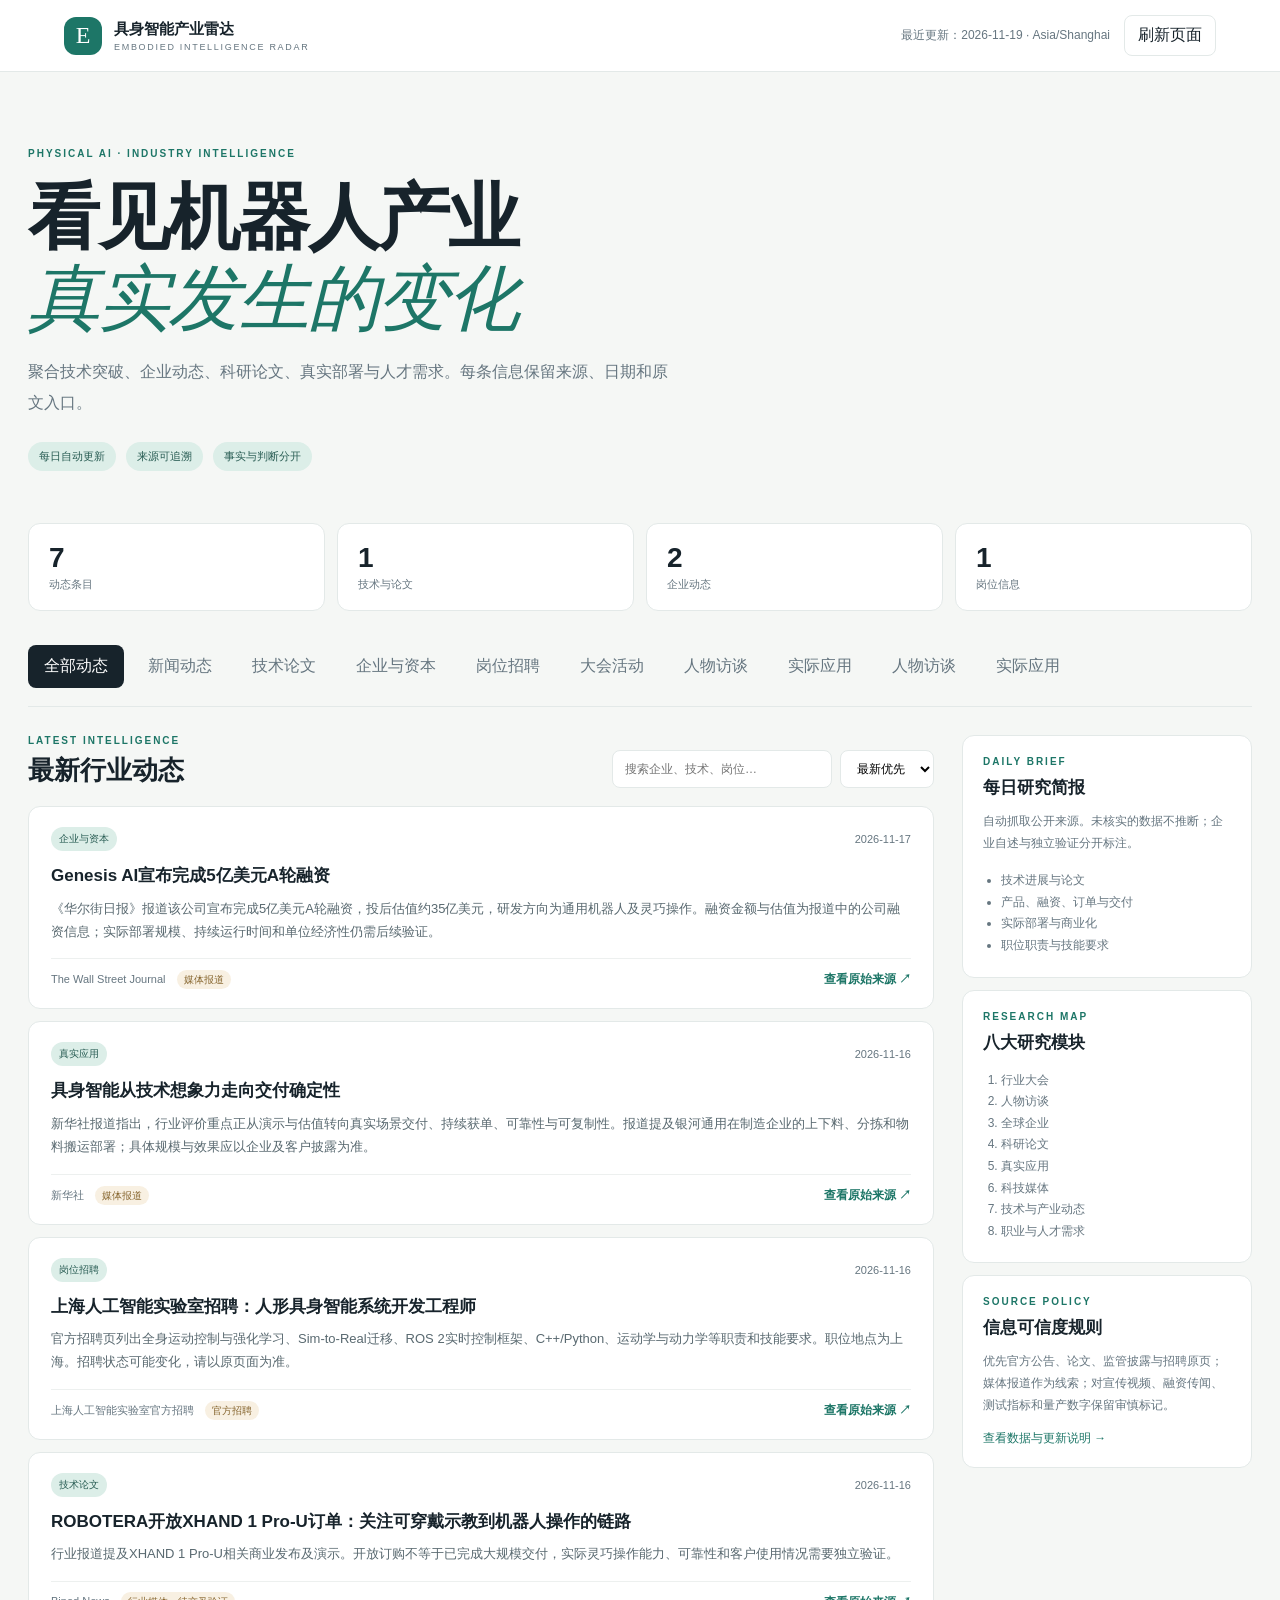
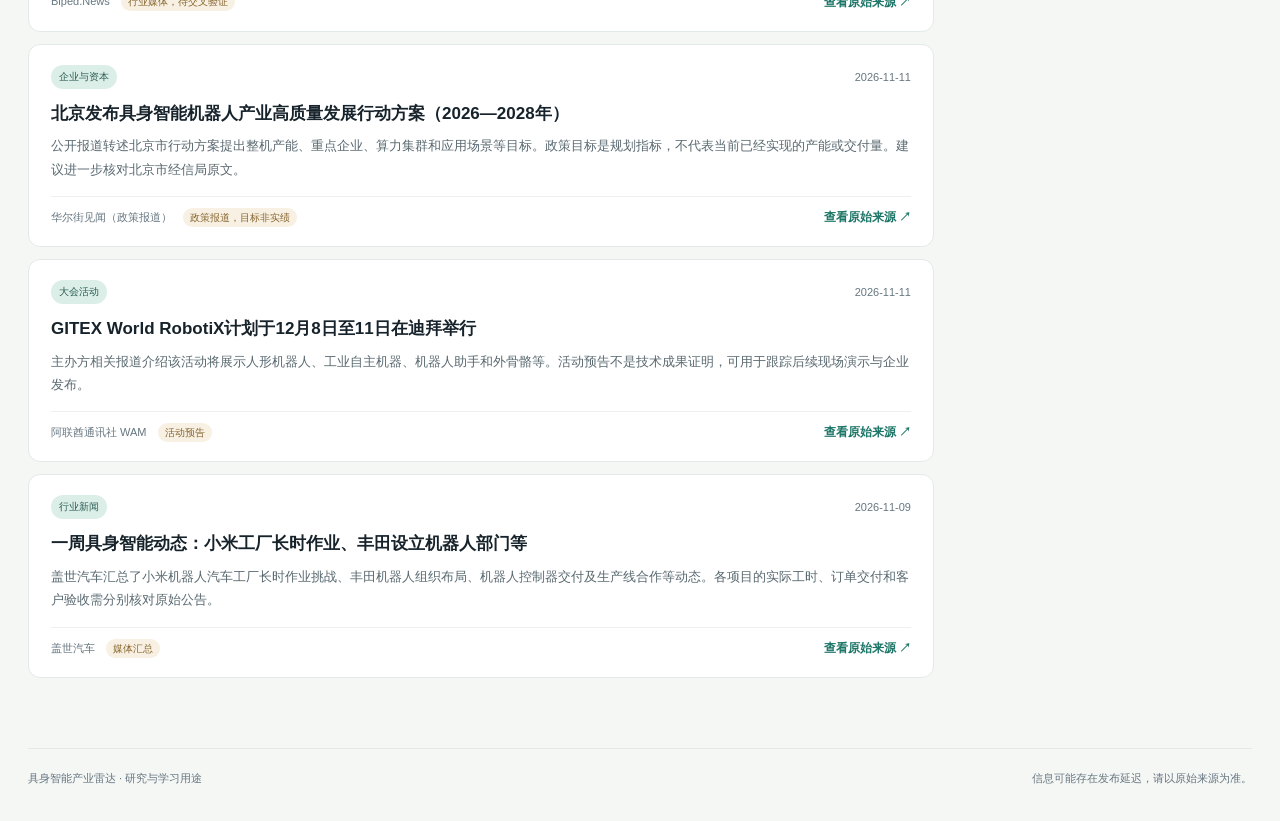
==== embodied-radar/index.html @ 7a8232c7 "Add embodied intelligence radar website" ====
<!doctype html>
<html lang="zh-CN">
<head>
<meta charset="utf-8"><meta name="viewport" content="width=device-width,initial-scale=1">
<meta name="description" content="具身智能产业雷达：机器人技术、企业、论文、应用与人才动态。">
<title>具身智能产业雷达 | Embodied Intelligence Radar</title>
<link rel="stylesheet" href="style.css">
</head>
<body>
<header class="topbar"><a class="brand" href="#top"><span class="brand-mark">E</span><span><b>具身智能产业雷达</b><small>EMBODIED INTELLIGENCE RADAR</small></span></a><div class="top-actions"><span id="updateStatus" class="status">正在读取数据</span><button id="refreshBtn" class="ghost">刷新页面</button></div></header>
<main id="top">
<section class="hero"><div class="eyebrow">PHYSICAL AI · INDUSTRY INTELLIGENCE</div><h1>看见机器人产业<br><em>真实发生的变化</em></h1><p>聚合技术突破、企业动态、科研论文、真实部署与人才需求。每条信息保留来源、日期和原文入口。</p><div class="hero-meta"><span>每日自动更新</span><span>来源可追溯</span><span>事实与判断分开</span></div></section>
<section class="metrics" id="metrics"></section>
<nav class="tabs" id="tabs"><button class="active" data-filter="all">全部动态</button><button data-filter="news">新闻动态</button><button data-filter="technology">技术论文</button><button data-filter="company">企业与资本</button><button data-filter="jobs">岗位招聘</button><button data-filter="events">大会活动</button><button data-filter="interviews">人物访谈</button><button data-filter="application">实际应用</button><button data-filter="interviews">人物访谈</button><button data-filter="application">实际应用</button></nav>
<section class="layout"><div class="main-column"><div class="section-head"><div><div class="eyebrow">LATEST INTELLIGENCE</div><h2>最新行业动态</h2></div><div class="controls"><input id="searchInput" type="search" placeholder="搜索企业、技术、岗位…"><select id="sortSelect"><option value="newest">最新优先</option><option value="oldest">最早优先</option></select></div></div><div id="feed" class="feed"></div><div id="empty" class="empty" hidden>没有找到匹配的信息。试试其他关键词。</div></div>
<aside class="side-column"><section class="side-card"><div class="eyebrow">DAILY BRIEF</div><h3>每日研究简报</h3><p>自动抓取公开来源。未核实的数据不推断；企业自述与独立验证分开标注。</p><ul><li>技术进展与论文</li><li>产品、融资、订单与交付</li><li>实际部署与商业化</li><li>职位职责与技能要求</li></ul></section><section class="side-card"><div class="eyebrow">RESEARCH MAP</div><h3>八大研究模块</h3><ol><li>行业大会</li><li>人物访谈</li><li>全球企业</li><li>科研论文</li><li>真实应用</li><li>科技媒体</li><li>技术与产业动态</li><li>职业与人才需求</li></ol></section><section class="side-card"><div class="eyebrow">SOURCE POLICY</div><h3>信息可信度规则</h3><p>优先官方公告、论文、监管披露与招聘原页；媒体报道作为线索；对宣传视频、融资传闻、测试指标和量产数字保留审慎标记。</p><a href="README.md">查看数据与更新说明 →</a></section></aside></section>
<footer><span>具身智能产业雷达 · 研究与学习用途</span><span>信息可能存在发布延迟，请以原始来源为准。</span></footer>
</main><script src="app.js"></script></body></html>
---- embodied-radar/style.css ----
:root{--ink:#17232b;--muted:#667680;--line:#e3e9e8;--paper:#f5f7f5;--card:#fff;--green:#1d7667;--mint:#dceee8;--gold:#c28a43}*{box-sizing:border-box}body{margin:0;background:var(--paper);color:var(--ink);font-family:Inter,"Noto Sans SC","Microsoft YaHei",sans-serif}.topbar{height:72px;padding:0 max(5vw,24px);display:flex;align-items:center;justify-content:space-between;background:#fff;border-bottom:1px solid var(--line);position:sticky;top:0;z-index:10}.brand{display:flex;align-items:center;gap:12px;color:inherit;text-decoration:none}.brand-mark{width:38px;height:38px;border-radius:12px;background:var(--green);color:white;display:grid;place-items:center;font-family:Georgia;font-size:24px}.brand b{display:block;font-size:15px}.brand small{display:block;color:var(--muted);font-size:9px;letter-spacing:1.7px;margin-top:3px}.top-actions{display:flex;align-items:center;gap:14px}.status{font-size:12px;color:var(--muted)}button,input,select{font:inherit}.ghost{background:white;border:1px solid var(--line);border-radius:8px;padding:9px 13px;color:var(--ink);cursor:pointer}main{max-width:1320px;margin:auto;padding:0 28px}.hero{padding:76px 0 42px;max-width:760px}.eyebrow{font-size:10px;letter-spacing:2px;color:var(--green);font-weight:700}.hero h1{font-size:clamp(42px,6vw,72px);line-height:1.12;letter-spacing:-2px;margin:18px 0}.hero h1 em{font-family:Georgia,serif;color:var(--green);font-weight:400}.hero p{font-size:16px;line-height:1.9;color:var(--muted);max-width:650px}.hero-meta{display:flex;gap:10px;flex-wrap:wrap;margin-top:24px}.hero-meta span{font-size:11px;padding:7px 11px;border-radius:30px;background:var(--mint);color:#285c53}.metrics{display:grid;grid-template-columns:repeat(4,1fr);gap:12px;margin:10px 0 34px}.metric{background:white;border:1px solid var(--line);padding:18px 20px;border-radius:12px}.metric strong{font-size:28px;display:block}.metric span{font-size:11px;color:var(--muted)}.tabs{display:flex;gap:8px;overflow:auto;padding:0 0 18px;border-bottom:1px solid var(--line)}.tabs button{white-space:nowrap;border:1px solid transparent;background:transparent;color:var(--muted);padding:10px 15px;border-radius:8px;cursor:pointer}.tabs button.active{background:var(--ink);color:white}.layout{display:grid;grid-template-columns:minmax(0,1fr) 290px;gap:28px;padding:28px 0 70px}.section-head{display:flex;align-items:end;justify-content:space-between;gap:20px;margin-bottom:18px}.section-head h2{font-size:26px;margin:7px 0 0}.controls{display:flex;gap:8px}.controls input,.controls select{border:1px solid var(--line);background:white;border-radius:8px;padding:10px 12px;font-size:12px;min-width:0}.controls input{width:220px}.feed{display:grid;gap:12px}.story{background:white;border:1px solid var(--line);border-radius:12px;padding:20px 22px;transition:.2s}.story:hover{border-color:#9bbdb4;transform:translateY(-1px)}.story-top{display:flex;justify-content:space-between;gap:12px;align-items:center}.tag{font-size:10px;padding:5px 8px;border-radius:20px;background:var(--mint);color:#285c53}.date{font-size:11px;color:var(--muted)}.story h3{font-size:17px;line-height:1.5;margin:12px 0 8px}.story p{font-size:13px;line-height:1.8;color:#596970;margin:0}.story-foot{display:flex;justify-content:space-between;gap:12px;align-items:center;margin-top:15px;padding-top:12px;border-top:1px solid #edf0ef}.source{font-size:11px;color:var(--muted)}.story a{font-size:12px;color:var(--green);text-decoration:none;font-weight:700}.confidence{font-size:10px;color:#86652e;background:#f8f0e2;padding:4px 7px;border-radius:20px;margin-left:8px}.side-column{display:grid;align-content:start;gap:12px}.side-card{background:white;border:1px solid var(--line);border-radius:12px;padding:20px}.side-card h3{font-size:17px;margin:9px 0}.side-card p,.side-card li{font-size:12px;line-height:1.8;color:var(--muted)}.side-card ul,.side-card ol{padding-left:18px;margin-bottom:0}.side-card a{color:var(--green);font-size:12px;text-decoration:none}.empty{padding:40px;text-align:center;color:var(--muted)}footer{display:flex;justify-content:space-between;gap:20px;padding:22px 0 35px;border-top:1px solid var(--line);font-size:11px;color:var(--muted)}@media(max-width:850px){main{padding:0 18px}.layout{grid-template-columns:1fr}.side-column{grid-template-columns:repeat(2,1fr)}.section-head{align-items:start;flex-direction:column}.controls{width:100%}.controls input{flex:1;width:auto}}@media(max-width:560px){.topbar{padding:0 16px}.status{display:none}.hero{padding:52px 0 30px}.metrics{grid-template-columns:repeat(2,1fr)}.side-column{grid-template-columns:1fr}.story{padding:17px}.story h3{font-size:15px}.controls{flex-direction:column}.controls input,.controls select{width:100%}footer{flex-direction:column}}
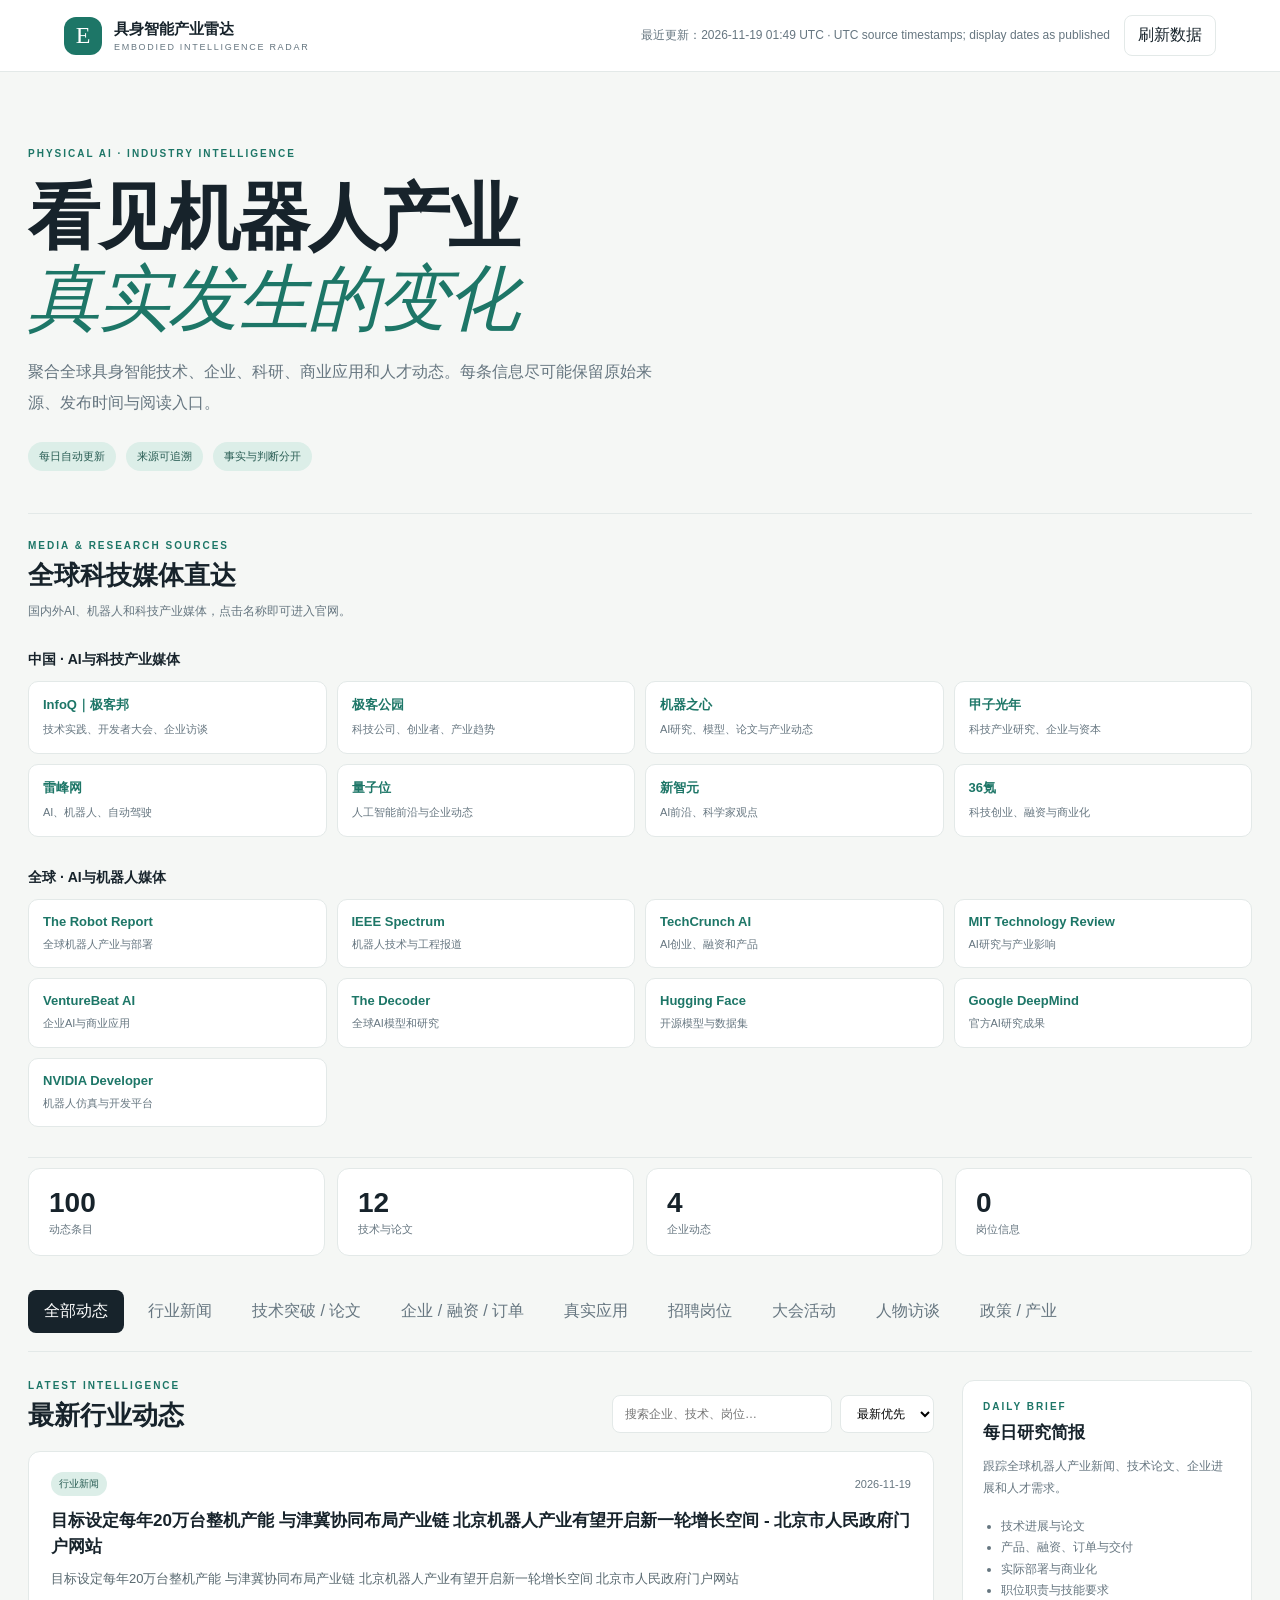
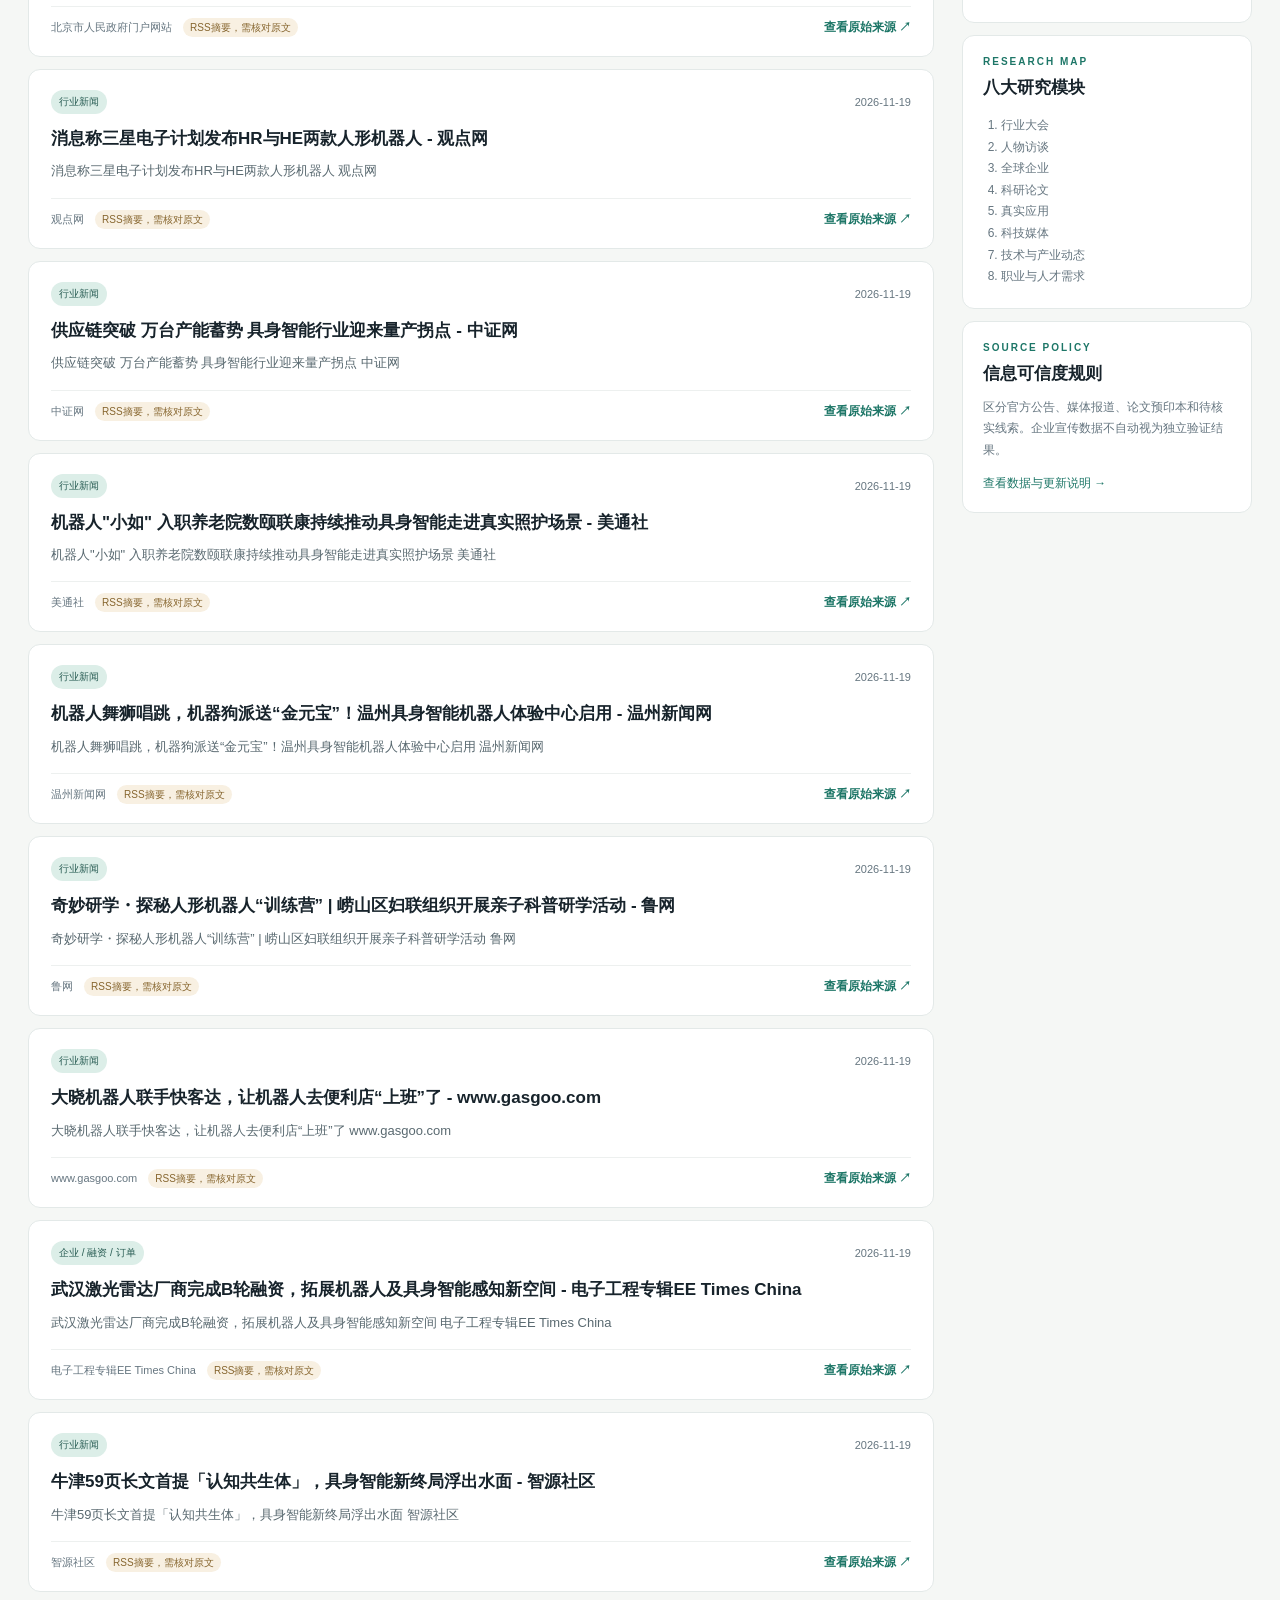
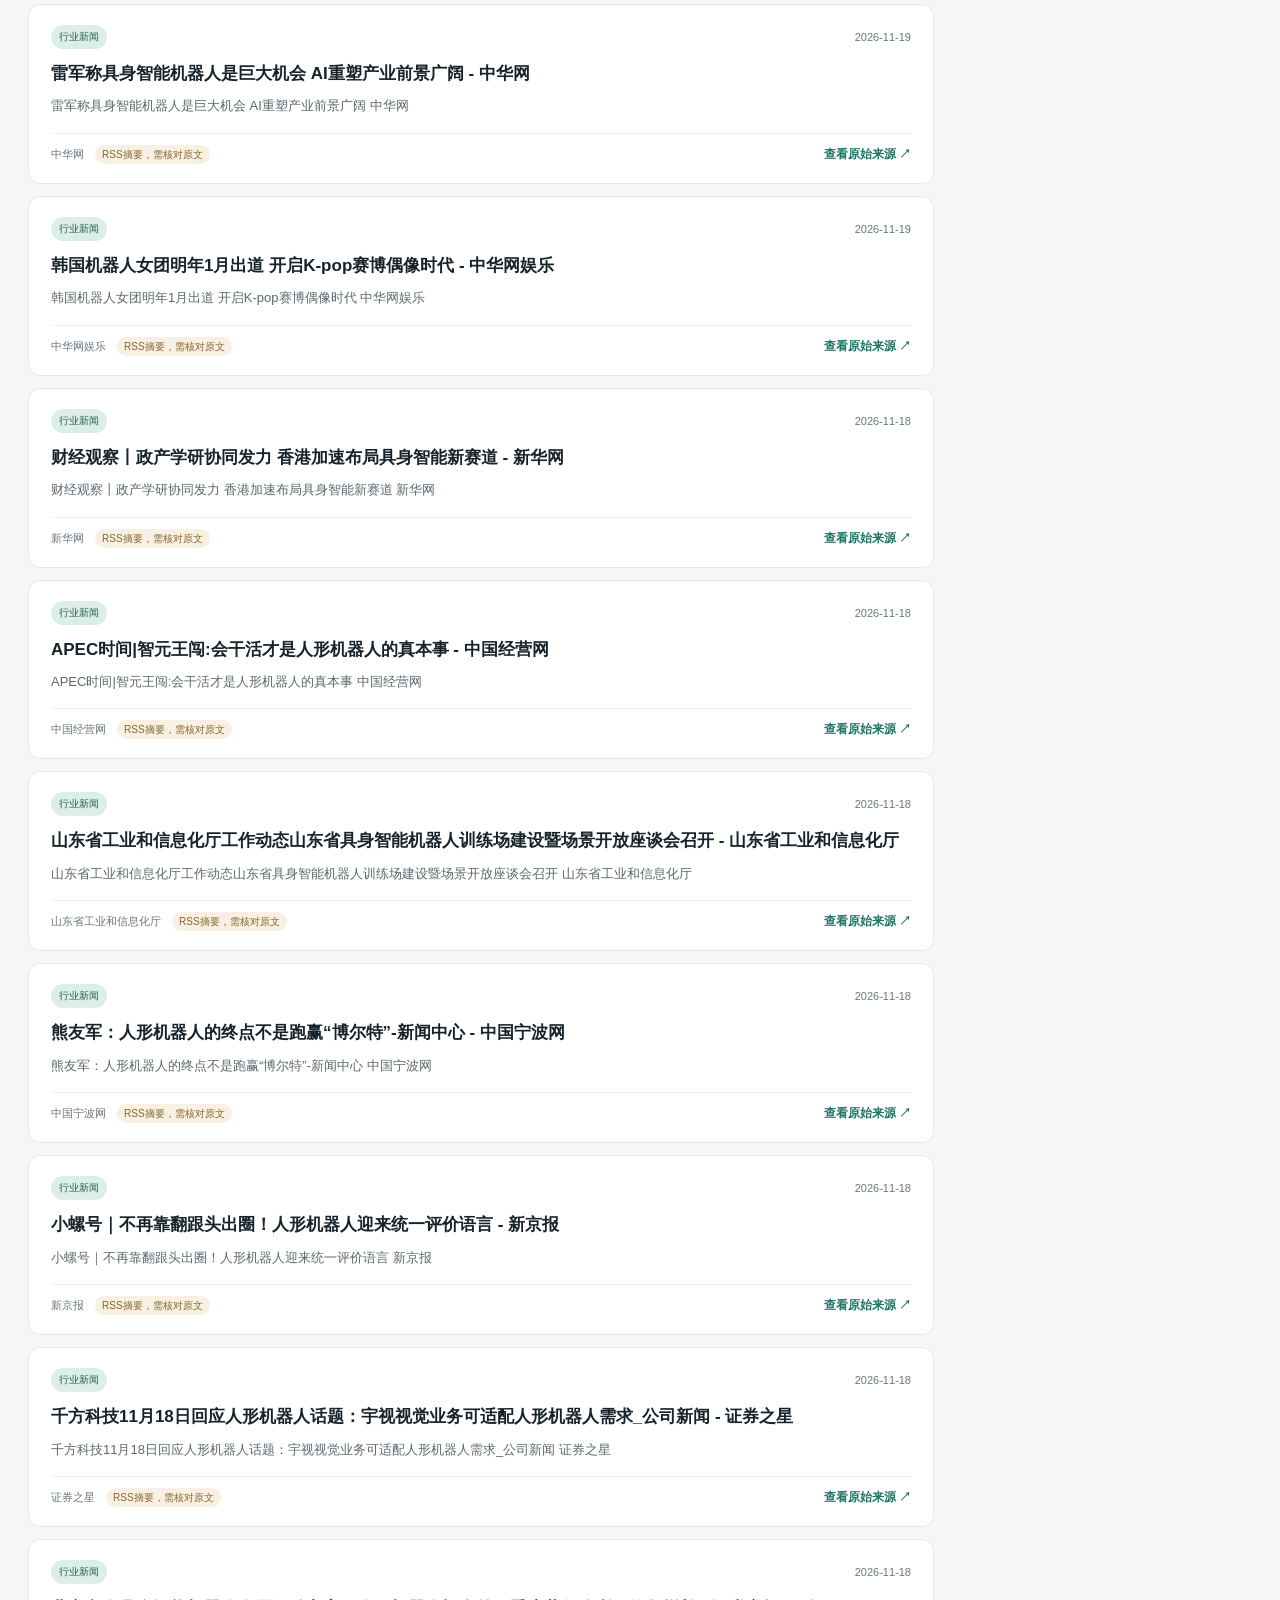
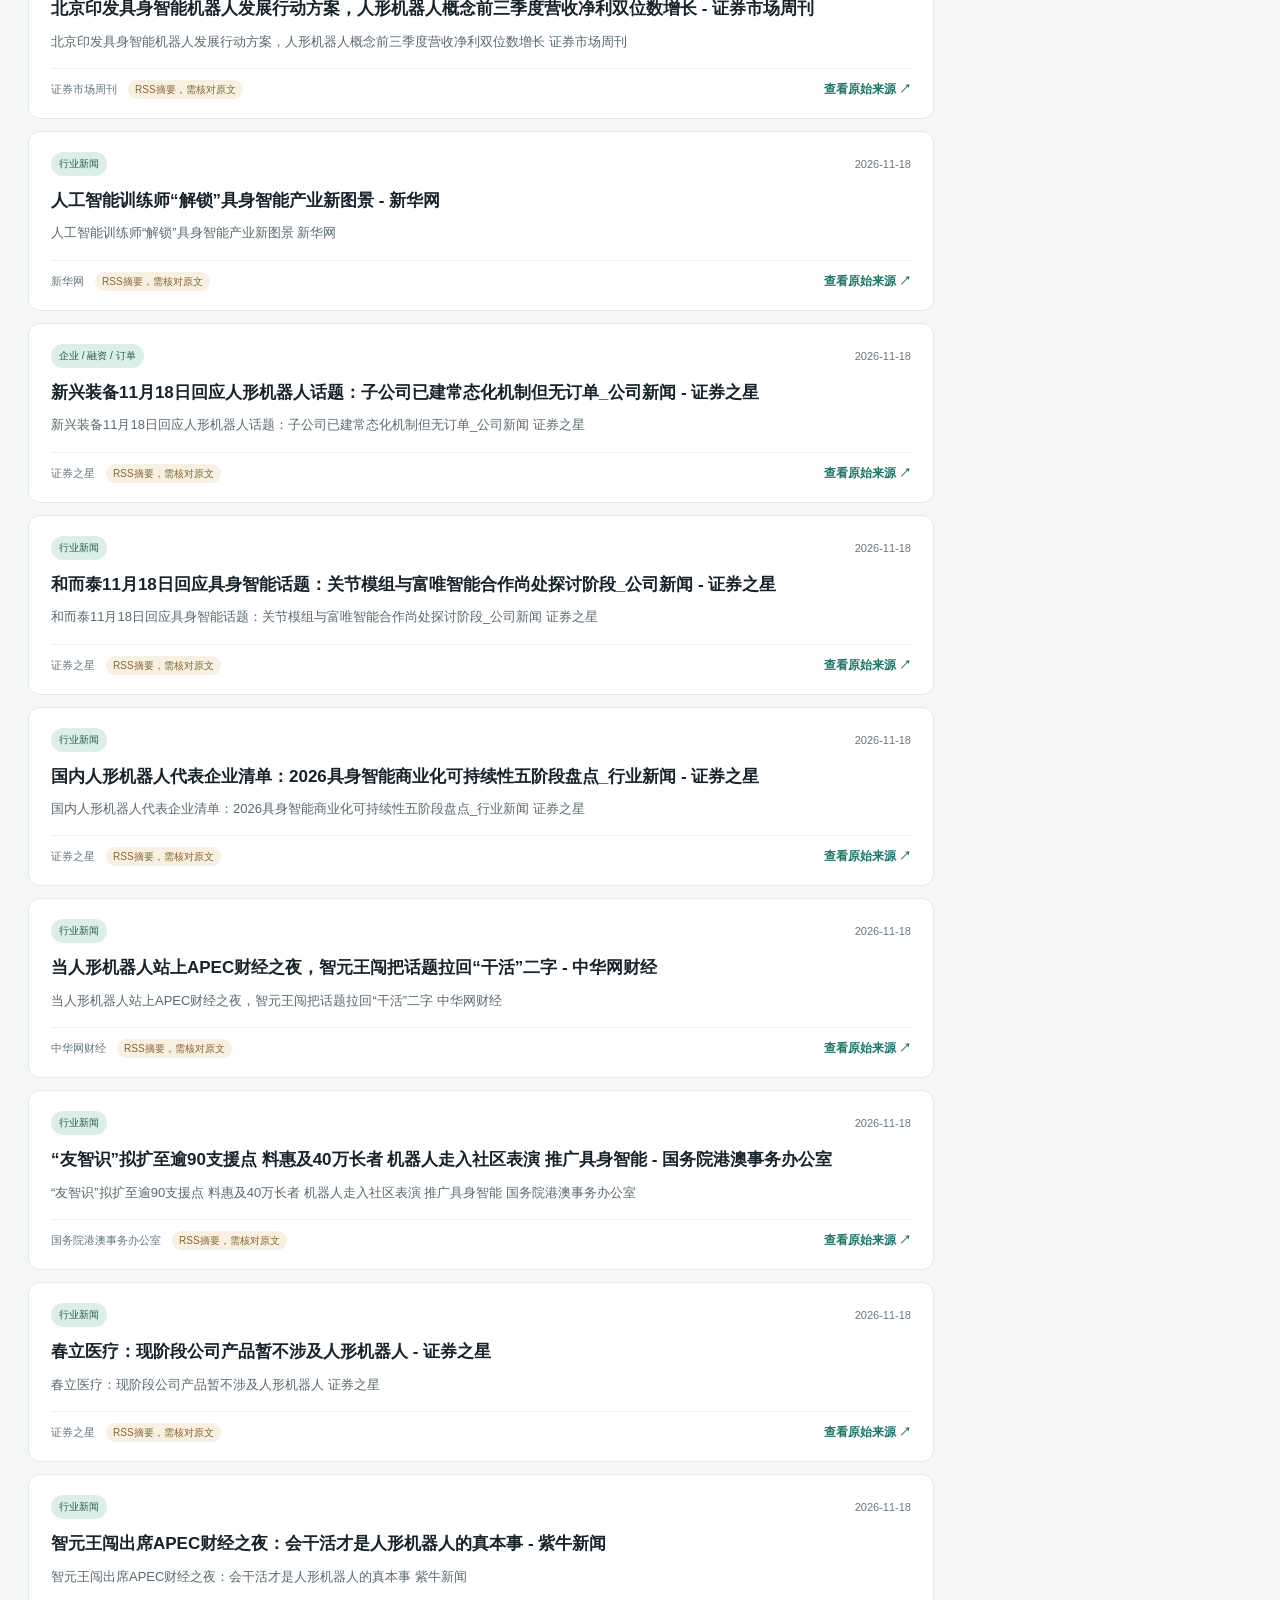
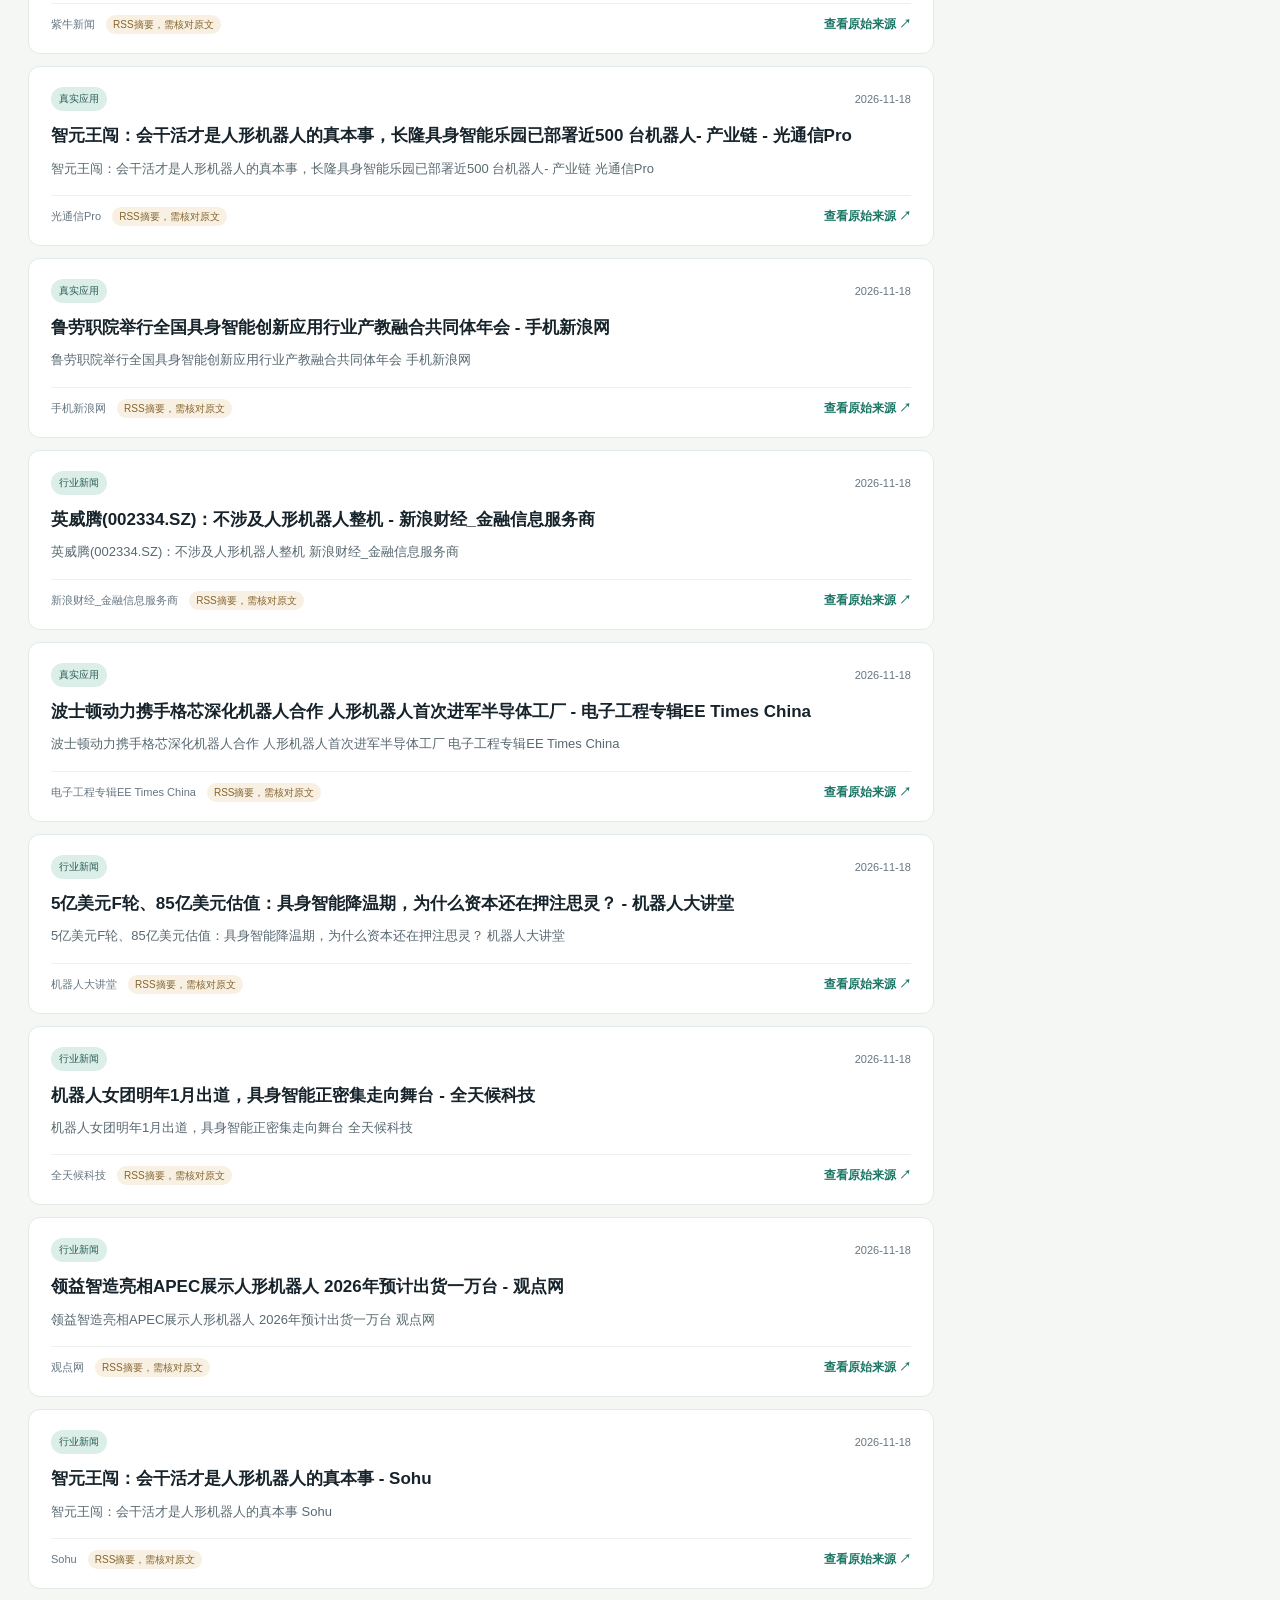
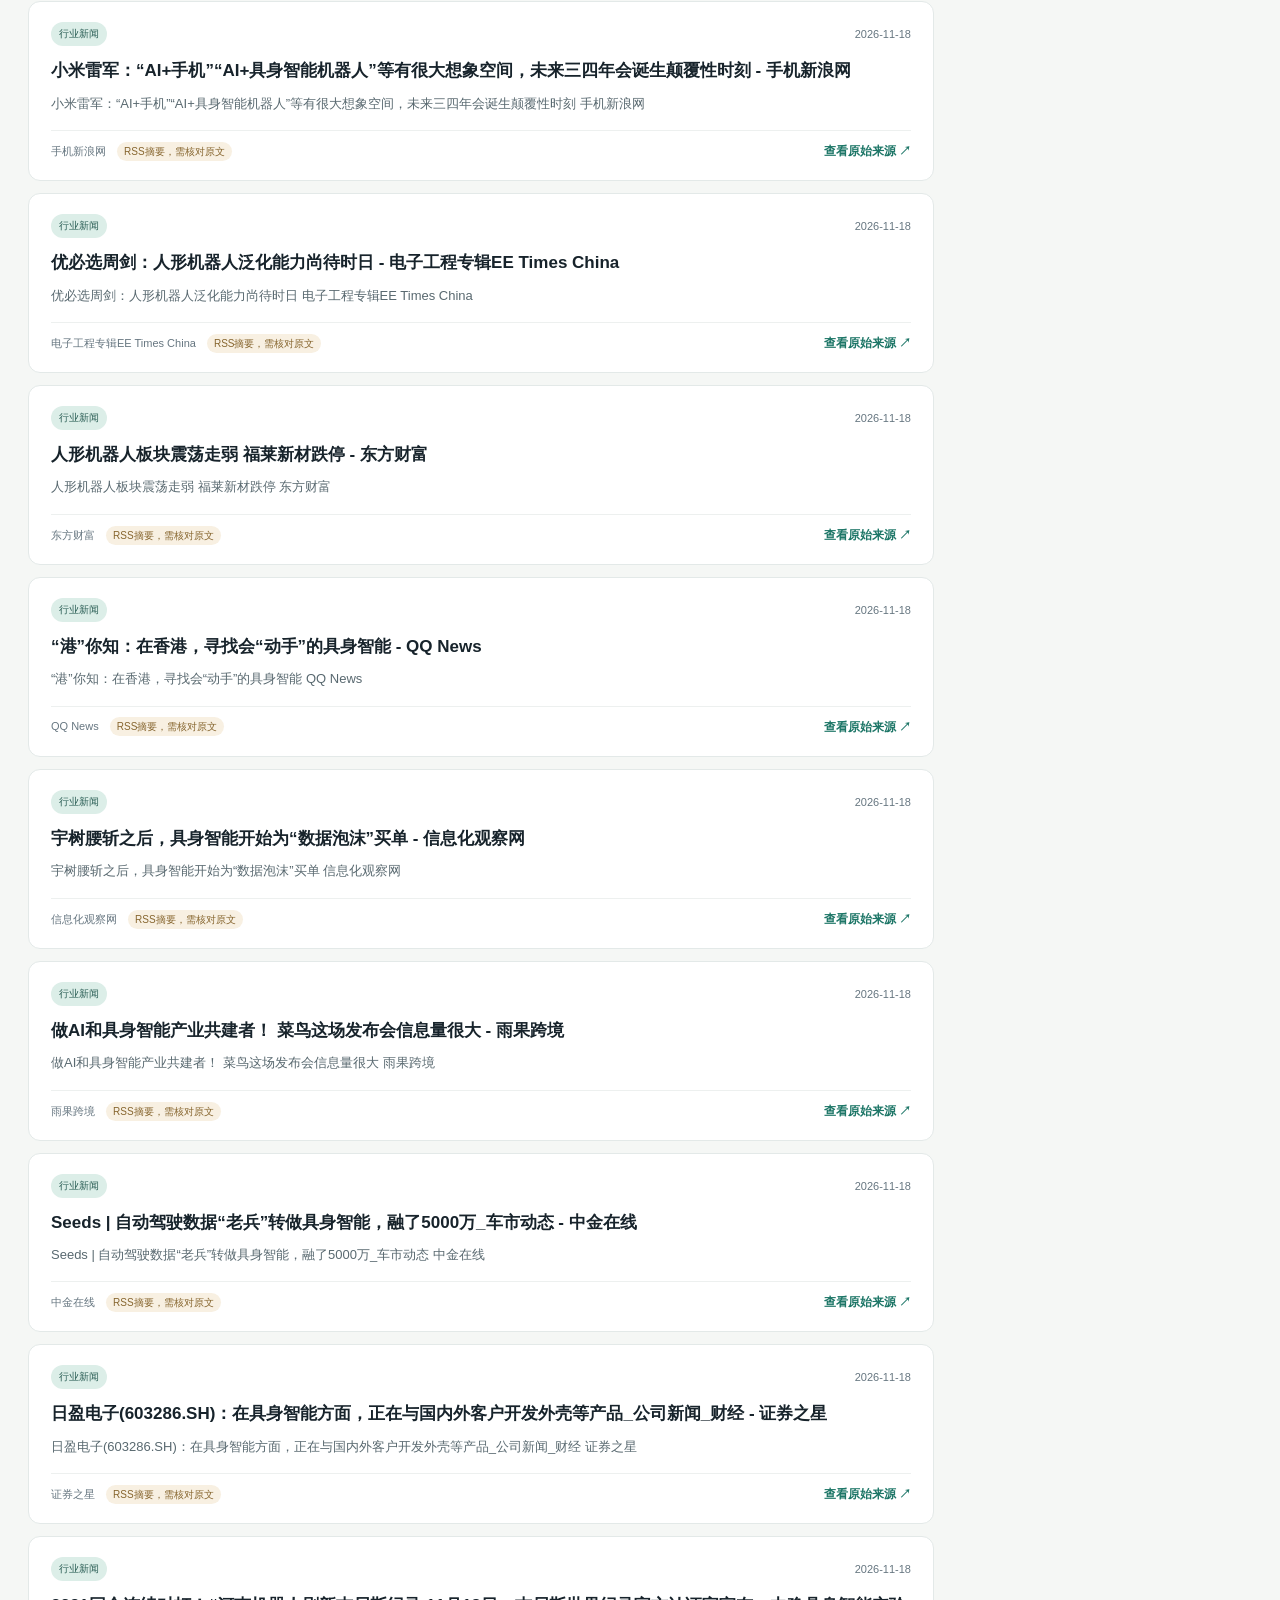
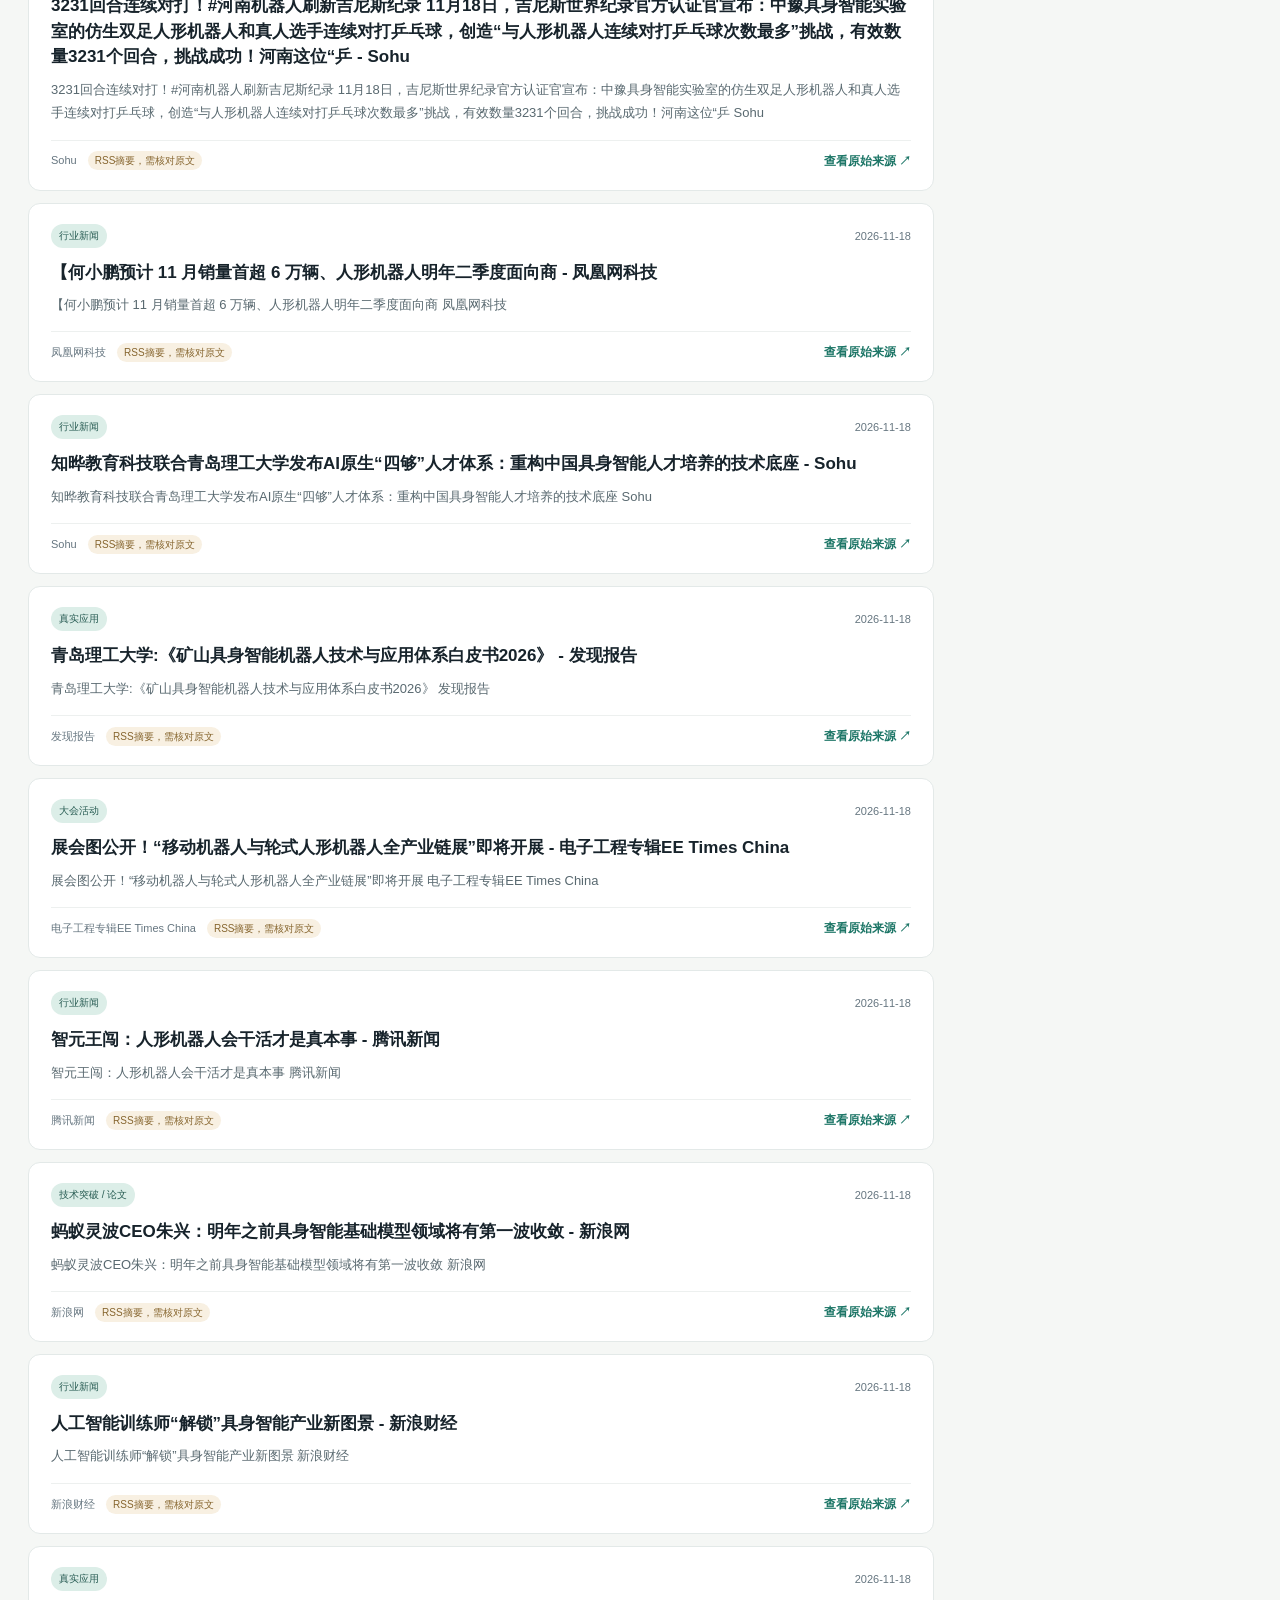
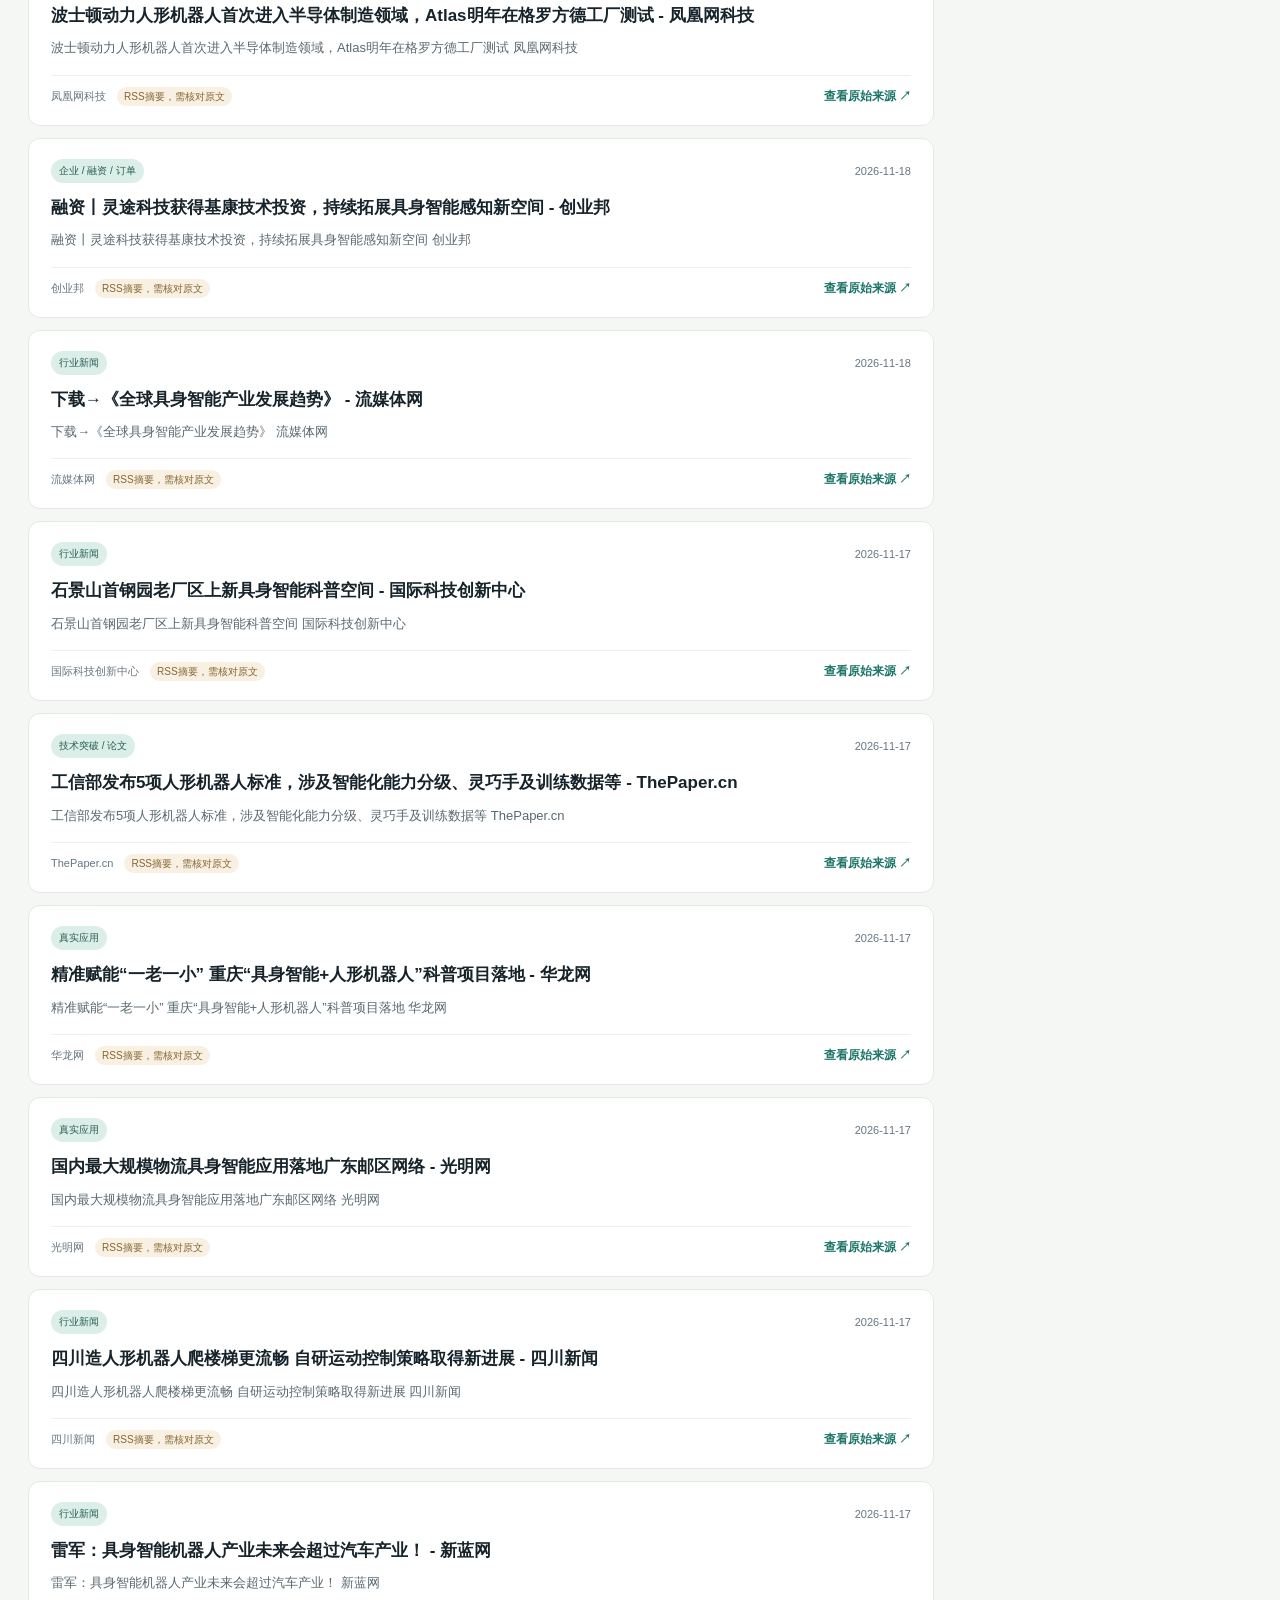
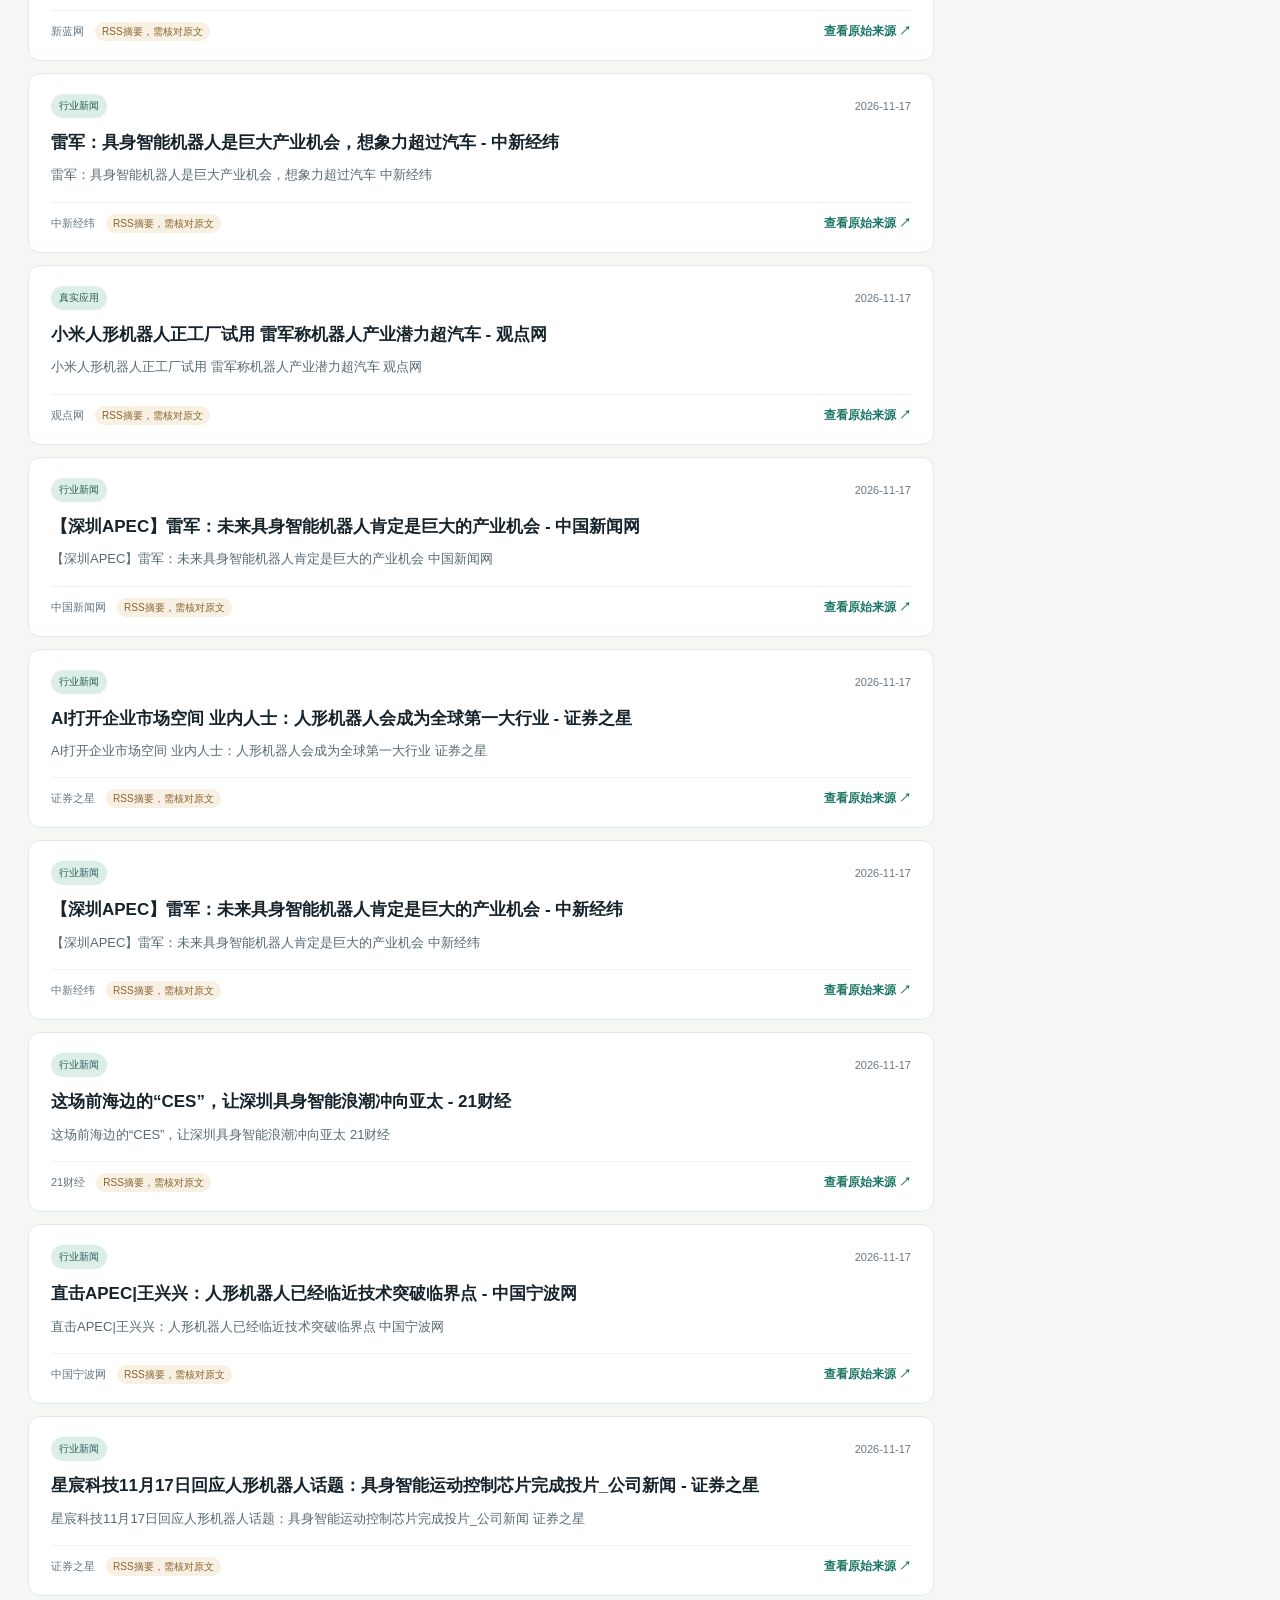
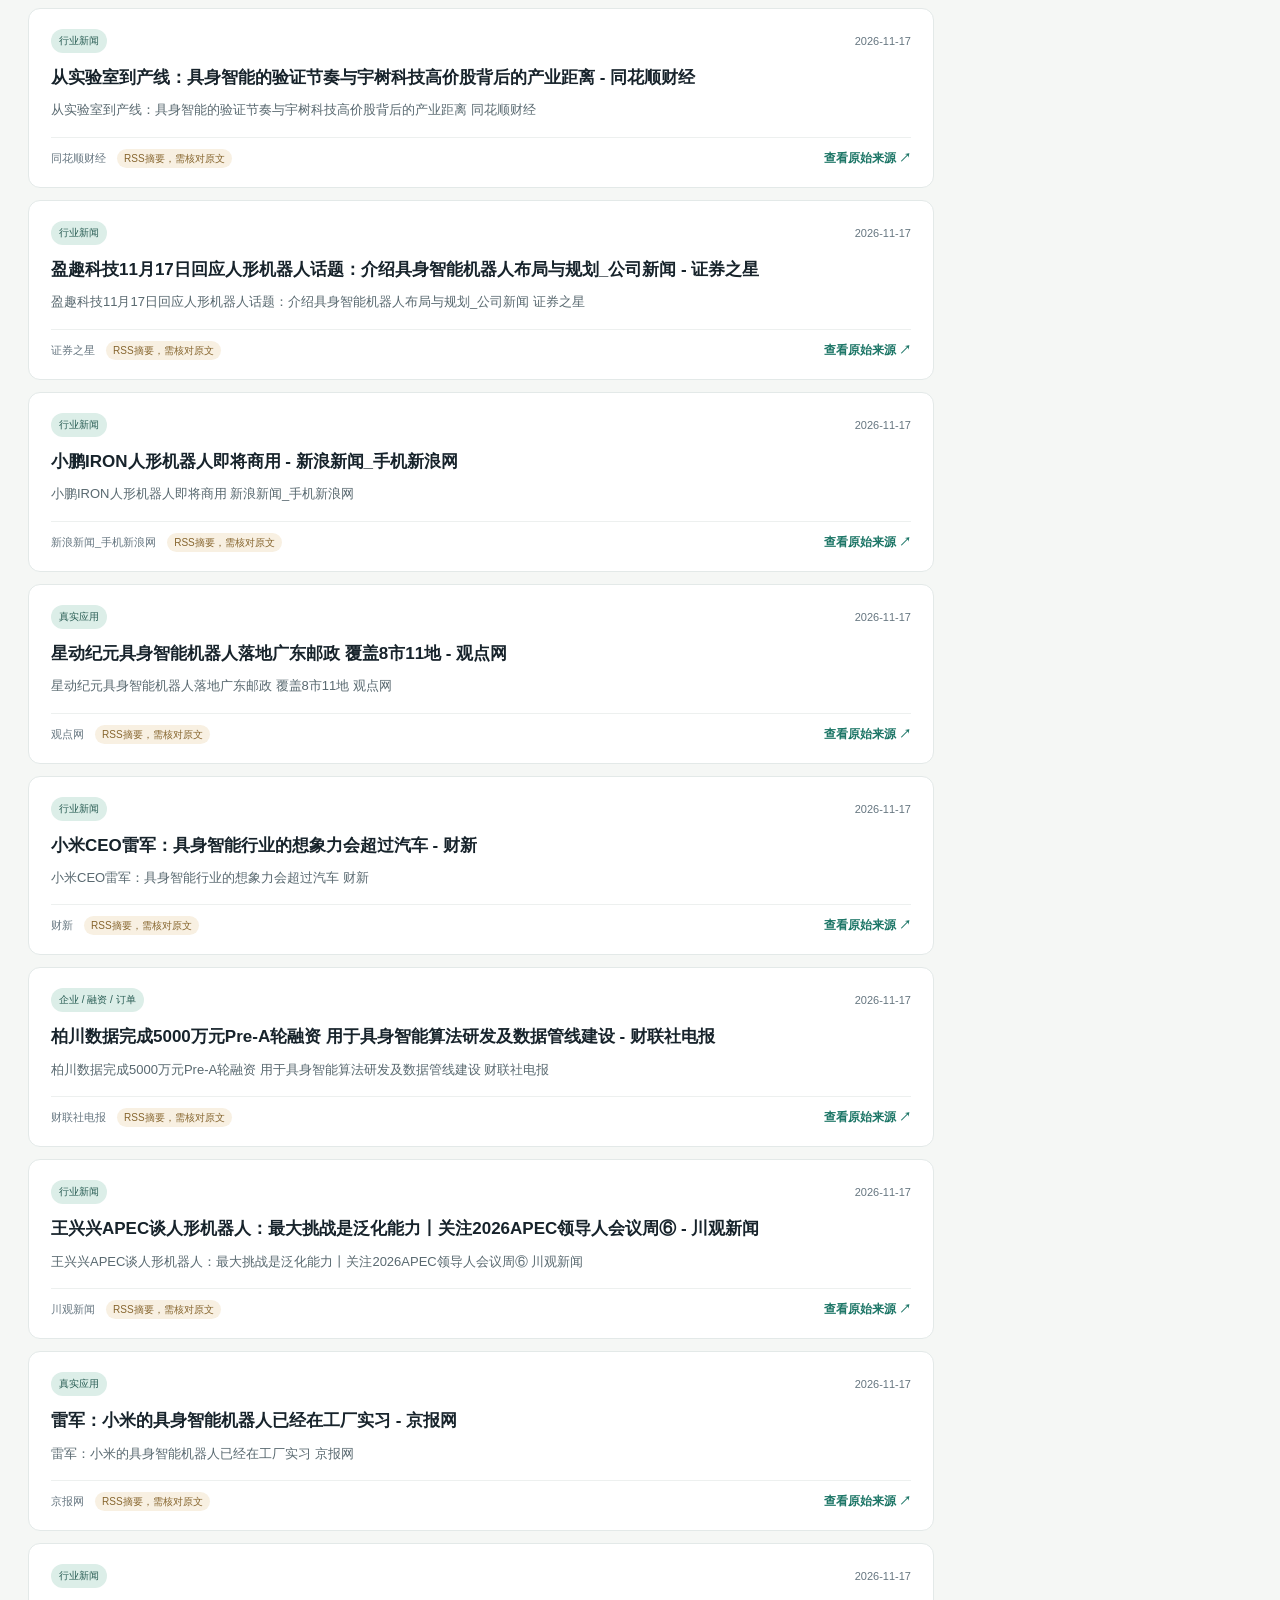
==== commit cdd8c6d1: "Add media directory and organize news sections Updated the content and structure of the index.html f" ====
--- a/embodied-radar/index.html
+++ b/embodied-radar/index.html
@@ -1,18 +1,141 @@
+
 <!doctype html>
 <html lang="zh-CN">
 <head>
-<meta charset="utf-8"><meta name="viewport" content="width=device-width,initial-scale=1">
-<meta name="description" content="具身智能产业雷达：机器人技术、企业、论文、应用与人才动态。">
+<meta charset="utf-8">
+<meta name="viewport" content="width=device-width,initial-scale=1">
+<meta name="description" content="全球具身智能产业雷达">
 <title>具身智能产业雷达 | Embodied Intelligence Radar</title>
 <link rel="stylesheet" href="style.css">
 </head>
 <body>
-<header class="topbar"><a class="brand" href="#top"><span class="brand-mark">E</span><span><b>具身智能产业雷达</b><small>EMBODIED INTELLIGENCE RADAR</small></span></a><div class="top-actions"><span id="updateStatus" class="status">正在读取数据</span><button id="refreshBtn" class="ghost">刷新页面</button></div></header>
+<header class="topbar">
+<a class="brand" href="#top">
+<span class="brand-mark">E</span>
+<span><b>具身智能产业雷达</b><small>EMBODIED INTELLIGENCE RADAR</small></span>
+</a>
+<div class="top-actions">
+<span id="updateStatus" class="status">正在读取数据</span>
+<button id="refreshBtn" class="ghost">刷新数据</button>
+</div>
+</header>
+
 <main id="top">
-<section class="hero"><div class="eyebrow">PHYSICAL AI · INDUSTRY INTELLIGENCE</div><h1>看见机器人产业<br><em>真实发生的变化</em></h1><p>聚合技术突破、企业动态、科研论文、真实部署与人才需求。每条信息保留来源、日期和原文入口。</p><div class="hero-meta"><span>每日自动更新</span><span>来源可追溯</span><span>事实与判断分开</span></div></section>
+<section class="hero">
+<div class="eyebrow">PHYSICAL AI · INDUSTRY INTELLIGENCE</div>
+<h1>看见机器人产业<br><em>真实发生的变化</em></h1>
+<p>聚合全球具身智能技术、企业、科研、商业应用和人才动态。每条信息尽可能保留原始来源、发布时间与阅读入口。</p>
+<div class="hero-meta">
+<span>每日自动更新</span><span>来源可追溯</span><span>事实与判断分开</span>
+</div>
+</section>
+
+<section class="media-hub" id="media-hub">
+<div class="section-head">
+<div>
+<div class="eyebrow">MEDIA & RESEARCH SOURCES</div>
+<h2>全球科技媒体直达</h2>
+<p class="hub-intro">国内外AI、机器人和科技产业媒体，点击名称即可进入官网。</p>
+</div>
+</div>
+
+<div class="media-groups">
+<div class="media-group">
+<h3>中国 · AI与科技产业媒体</h3>
+<div class="media-grid">
+<a class="media-link" href="https://www.infoq.cn/" target="_blank"><b>InfoQ｜极客邦</b><span>技术实践、开发者大会、企业访谈</span></a>
+<a class="media-link" href="https://www.geekpark.net/" target="_blank"><b>极客公园</b><span>科技公司、创业者、产业趋势</span></a>
+<a class="media-link" href="https://www.jiqizhixin.com/" target="_blank"><b>机器之心</b><span>AI研究、模型、论文与产业动态</span></a>
+<a class="media-link" href="https://www.jazzyear.com/" target="_blank"><b>甲子光年</b><span>科技产业研究、企业与资本</span></a>
+<a class="media-link" href="https://www.leiphone.com/" target="_blank"><b>雷峰网</b><span>AI、机器人、自动驾驶</span></a>
+<a class="media-link" href="https://www.qbitai.com/" target="_blank"><b>量子位</b><span>人工智能前沿与企业动态</span></a>
+<a class="media-link" href="https://www.aiera.com/" target="_blank"><b>新智元</b><span>AI前沿、科学家观点</span></a>
+<a class="media-link" href="https://www.36kr.com/" target="_blank"><b>36氪</b><span>科技创业、融资与商业化</span></a>
+</div>
+</div>
+
+<div class="media-group">
+<h3>全球 · AI与机器人媒体</h3>
+<div class="media-grid">
+<a class="media-link" href="https://www.therobotreport.com/" target="_blank"><b>The Robot Report</b><span>全球机器人产业与部署</span></a>
+<a class="media-link" href="https://spectrum.ieee.org/robotics" target="_blank"><b>IEEE Spectrum</b><span>机器人技术与工程报道</span></a>
+<a class="media-link" href="https://techcrunch.com/category/artificial-intelligence/" target="_blank"><b>TechCrunch AI</b><span>AI创业、融资和产品</span></a>
+<a class="media-link" href="https://www.technologyreview.com/topic/artificial-intelligence/" target="_blank"><b>MIT Technology Review</b><span>AI研究与产业影响</span></a>
+<a class="media-link" href="https://venturebeat.com/category/ai/" target="_blank"><b>VentureBeat AI</b><span>企业AI与商业应用</span></a>
+<a class="media-link" href="https://www.the-decoder.com/" target="_blank"><b>The Decoder</b><span>全球AI模型和研究</span></a>
+<a class="media-link" href="https://huggingface.co/blog" target="_blank"><b>Hugging Face</b><span>开源模型与数据集</span></a>
+<a class="media-link" href="https://deepmind.google/discover/blog/" target="_blank"><b>Google DeepMind</b><span>官方AI研究成果</span></a>
+<a class="media-link" href="https://developer.nvidia.com/blog/" target="_blank"><b>NVIDIA Developer</b><span>机器人仿真与开发平台</span></a>
+</div>
+</div>
+</div>
+</section>
+
 <section class="metrics" id="metrics"></section>
-<nav class="tabs" id="tabs"><button class="active" data-filter="all">全部动态</button><button data-filter="news">新闻动态</button><button data-filter="technology">技术论文</button><button data-filter="company">企业与资本</button><button data-filter="jobs">岗位招聘</button><button data-filter="events">大会活动</button><button data-filter="interviews">人物访谈</button><button data-filter="application">实际应用</button><button data-filter="interviews">人物访谈</button><button data-filter="application">实际应用</button></nav>
-<section class="layout"><div class="main-column"><div class="section-head"><div><div class="eyebrow">LATEST INTELLIGENCE</div><h2>最新行业动态</h2></div><div class="controls"><input id="searchInput" type="search" placeholder="搜索企业、技术、岗位…"><select id="sortSelect"><option value="newest">最新优先</option><option value="oldest">最早优先</option></select></div></div><div id="feed" class="feed"></div><div id="empty" class="empty" hidden>没有找到匹配的信息。试试其他关键词。</div></div>
-<aside class="side-column"><section class="side-card"><div class="eyebrow">DAILY BRIEF</div><h3>每日研究简报</h3><p>自动抓取公开来源。未核实的数据不推断；企业自述与独立验证分开标注。</p><ul><li>技术进展与论文</li><li>产品、融资、订单与交付</li><li>实际部署与商业化</li><li>职位职责与技能要求</li></ul></section><section class="side-card"><div class="eyebrow">RESEARCH MAP</div><h3>八大研究模块</h3><ol><li>行业大会</li><li>人物访谈</li><li>全球企业</li><li>科研论文</li><li>真实应用</li><li>科技媒体</li><li>技术与产业动态</li><li>职业与人才需求</li></ol></section><section class="side-card"><div class="eyebrow">SOURCE POLICY</div><h3>信息可信度规则</h3><p>优先官方公告、论文、监管披露与招聘原页；媒体报道作为线索；对宣传视频、融资传闻、测试指标和量产数字保留审慎标记。</p><a href="README.md">查看数据与更新说明 →</a></section></aside></section>
-<footer><span>具身智能产业雷达 · 研究与学习用途</span><span>信息可能存在发布延迟，请以原始来源为准。</span></footer>
-</main><script src="app.js"></script></body></html>
+
+<nav class="tabs" id="tabs">
+<button class="active" data-filter="all">全部动态</button>
+<button data-filter="news">行业新闻</button>
+<button data-filter="technology">技术突破 / 论文</button>
+<button data-filter="company">企业 / 融资 / 订单</button>
+<button data-filter="application">真实应用</button>
+<button data-filter="jobs">招聘岗位</button>
+<button data-filter="events">大会活动</button>
+<button data-filter="interviews">人物访谈</button>
+<button data-filter="industry">政策 / 产业</button>
+</nav>
+
+<section class="layout">
+<div class="main-column">
+<div class="section-head">
+<div><div class="eyebrow">LATEST INTELLIGENCE</div><h2>最新行业动态</h2></div>
+<div class="controls">
+<input id="searchInput" type="search" placeholder="搜索企业、技术、岗位…">
+<select id="sortSelect">
+<option value="newest">最新优先</option>
+<option value="oldest">最早优先</option>
+</select>
+</div>
+</div>
+<div id="feed" class="feed"></div>
+<div id="empty" class="empty" hidden>没有找到匹配的信息。</div>
+</div>
+
+<aside class="side-column">
+<section class="side-card">
+<div class="eyebrow">DAILY BRIEF</div>
+<h3>每日研究简报</h3>
+<p>跟踪全球机器人产业新闻、技术论文、企业进展和人才需求。</p>
+<ul>
+<li>技术进展与论文</li>
+<li>产品、融资、订单与交付</li>
+<li>实际部署与商业化</li>
+<li>职位职责与技能要求</li>
+</ul>
+</section>
+<section class="side-card">
+<div class="eyebrow">RESEARCH MAP</div>
+<h3>八大研究模块</h3>
+<ol>
+<li>行业大会</li><li>人物访谈</li><li>全球企业</li>
+<li>科研论文</li><li>真实应用</li><li>科技媒体</li>
+<li>技术与产业动态</li><li>职业与人才需求</li>
+</ol>
+</section>
+<section class="side-card">
+<div class="eyebrow">SOURCE POLICY</div>
+<h3>信息可信度规则</h3>
+<p>区分官方公告、媒体报道、论文预印本和待核实线索。企业宣传数据不自动视为独立验证结果。</p>
+<a href="README.md">查看数据与更新说明 →</a>
+</section>
+</aside>
+</section>
+
+<footer>
+<span>具身智能产业雷达 · 研究与学习用途</span>
+<span>信息可能存在发布延迟，请以原始来源为准。</span>
+</footer>
+</main>
+<script src="app.js"></script>
+</body>
+</html>
--- a/embodied-radar/style.css
+++ b/embodied-radar/style.css
@@ -1 +1,4 @@
 :root{--ink:#17232b;--muted:#667680;--line:#e3e9e8;--paper:#f5f7f5;--card:#fff;--green:#1d7667;--mint:#dceee8;--gold:#c28a43}*{box-sizing:border-box}body{margin:0;background:var(--paper);color:var(--ink);font-family:Inter,"Noto Sans SC","Microsoft YaHei",sans-serif}.topbar{height:72px;padding:0 max(5vw,24px);display:flex;align-items:center;justify-content:space-between;background:#fff;border-bottom:1px solid var(--line);position:sticky;top:0;z-index:10}.brand{display:flex;align-items:center;gap:12px;color:inherit;text-decoration:none}.brand-mark{width:38px;height:38px;border-radius:12px;background:var(--green);color:white;display:grid;place-items:center;font-family:Georgia;font-size:24px}.brand b{display:block;font-size:15px}.brand small{display:block;color:var(--muted);font-size:9px;letter-spacing:1.7px;margin-top:3px}.top-actions{display:flex;align-items:center;gap:14px}.status{font-size:12px;color:var(--muted)}button,input,select{font:inherit}.ghost{background:white;border:1px solid var(--line);border-radius:8px;padding:9px 13px;color:var(--ink);cursor:pointer}main{max-width:1320px;margin:auto;padding:0 28px}.hero{padding:76px 0 42px;max-width:760px}.eyebrow{font-size:10px;letter-spacing:2px;color:var(--green);font-weight:700}.hero h1{font-size:clamp(42px,6vw,72px);line-height:1.12;letter-spacing:-2px;margin:18px 0}.hero h1 em{font-family:Georgia,serif;color:var(--green);font-weight:400}.hero p{font-size:16px;line-height:1.9;color:var(--muted);max-width:650px}.hero-meta{display:flex;gap:10px;flex-wrap:wrap;margin-top:24px}.hero-meta span{font-size:11px;padding:7px 11px;border-radius:30px;background:var(--mint);color:#285c53}.metrics{display:grid;grid-template-columns:repeat(4,1fr);gap:12px;margin:10px 0 34px}.metric{background:white;border:1px solid var(--line);padding:18px 20px;border-radius:12px}.metric strong{font-size:28px;display:block}.metric span{font-size:11px;color:var(--muted)}.tabs{display:flex;gap:8px;overflow:auto;padding:0 0 18px;border-bottom:1px solid var(--line)}.tabs button{white-space:nowrap;border:1px solid transparent;background:transparent;color:var(--muted);padding:10px 15px;border-radius:8px;cursor:pointer}.tabs button.active{background:var(--ink);color:white}.layout{display:grid;grid-template-columns:minmax(0,1fr) 290px;gap:28px;padding:28px 0 70px}.section-head{display:flex;align-items:end;justify-content:space-between;gap:20px;margin-bottom:18px}.section-head h2{font-size:26px;margin:7px 0 0}.controls{display:flex;gap:8px}.controls input,.controls select{border:1px solid var(--line);background:white;border-radius:8px;padding:10px 12px;font-size:12px;min-width:0}.controls input{width:220px}.feed{display:grid;gap:12px}.story{background:white;border:1px solid var(--line);border-radius:12px;padding:20px 22px;transition:.2s}.story:hover{border-color:#9bbdb4;transform:translateY(-1px)}.story-top{display:flex;justify-content:space-between;gap:12px;align-items:center}.tag{font-size:10px;padding:5px 8px;border-radius:20px;background:var(--mint);color:#285c53}.date{font-size:11px;color:var(--muted)}.story h3{font-size:17px;line-height:1.5;margin:12px 0 8px}.story p{font-size:13px;line-height:1.8;color:#596970;margin:0}.story-foot{display:flex;justify-content:space-between;gap:12px;align-items:center;margin-top:15px;padding-top:12px;border-top:1px solid #edf0ef}.source{font-size:11px;color:var(--muted)}.story a{font-size:12px;color:var(--green);text-decoration:none;font-weight:700}.confidence{font-size:10px;color:#86652e;background:#f8f0e2;padding:4px 7px;border-radius:20px;margin-left:8px}.side-column{display:grid;align-content:start;gap:12px}.side-card{background:white;border:1px solid var(--line);border-radius:12px;padding:20px}.side-card h3{font-size:17px;margin:9px 0}.side-card p,.side-card li{font-size:12px;line-height:1.8;color:var(--muted)}.side-card ul,.side-card ol{padding-left:18px;margin-bottom:0}.side-card a{color:var(--green);font-size:12px;text-decoration:none}.empty{padding:40px;text-align:center;color:var(--muted)}footer{display:flex;justify-content:space-between;gap:20px;padding:22px 0 35px;border-top:1px solid var(--line);font-size:11px;color:var(--muted)}@media(max-width:850px){main{padding:0 18px}.layout{grid-template-columns:1fr}.side-column{grid-template-columns:repeat(2,1fr)}.section-head{align-items:start;flex-direction:column}.controls{width:100%}.controls input{flex:1;width:auto}}@media(max-width:560px){.topbar{padding:0 16px}.status{display:none}.hero{padding:52px 0 30px}.metrics{grid-template-columns:repeat(2,1fr)}.side-column{grid-template-columns:1fr}.story{padding:17px}.story h3{font-size:15px}.controls{flex-direction:column}.controls input,.controls select{width:100%}footer{flex-direction:column}}
+
+/* Media source directory */
+.media-hub{padding:26px 0 30px;border-top:1px solid var(--line);border-bottom:1px solid var(--line)}.hub-intro{font-size:12px;color:var(--muted);margin:8px 0 0;line-height:1.7}.media-groups{display:grid;grid-template-columns:1fr;gap:20px}.media-group h3{font-size:14px;margin:12px 0}.media-grid{display:grid;grid-template-columns:repeat(4,minmax(0,1fr));gap:10px}.media-link{display:flex;flex-direction:column;gap:7px;background:#fff;border:1px solid var(--line);border-radius:10px;padding:14px;text-decoration:none;color:var(--ink);transition:.2s}.media-link:hover{border-color:#8ab5a9;transform:translateY(-2px)}.media-link b{font-size:13px;color:var(--green)}.media-link span{font-size:11px;line-height:1.6;color:var(--muted)}@media(max-width:900px){.media-grid{grid-template-columns:repeat(2,minmax(0,1fr))}}@media(max-width:520px){.media-grid{grid-template-columns:1fr}}
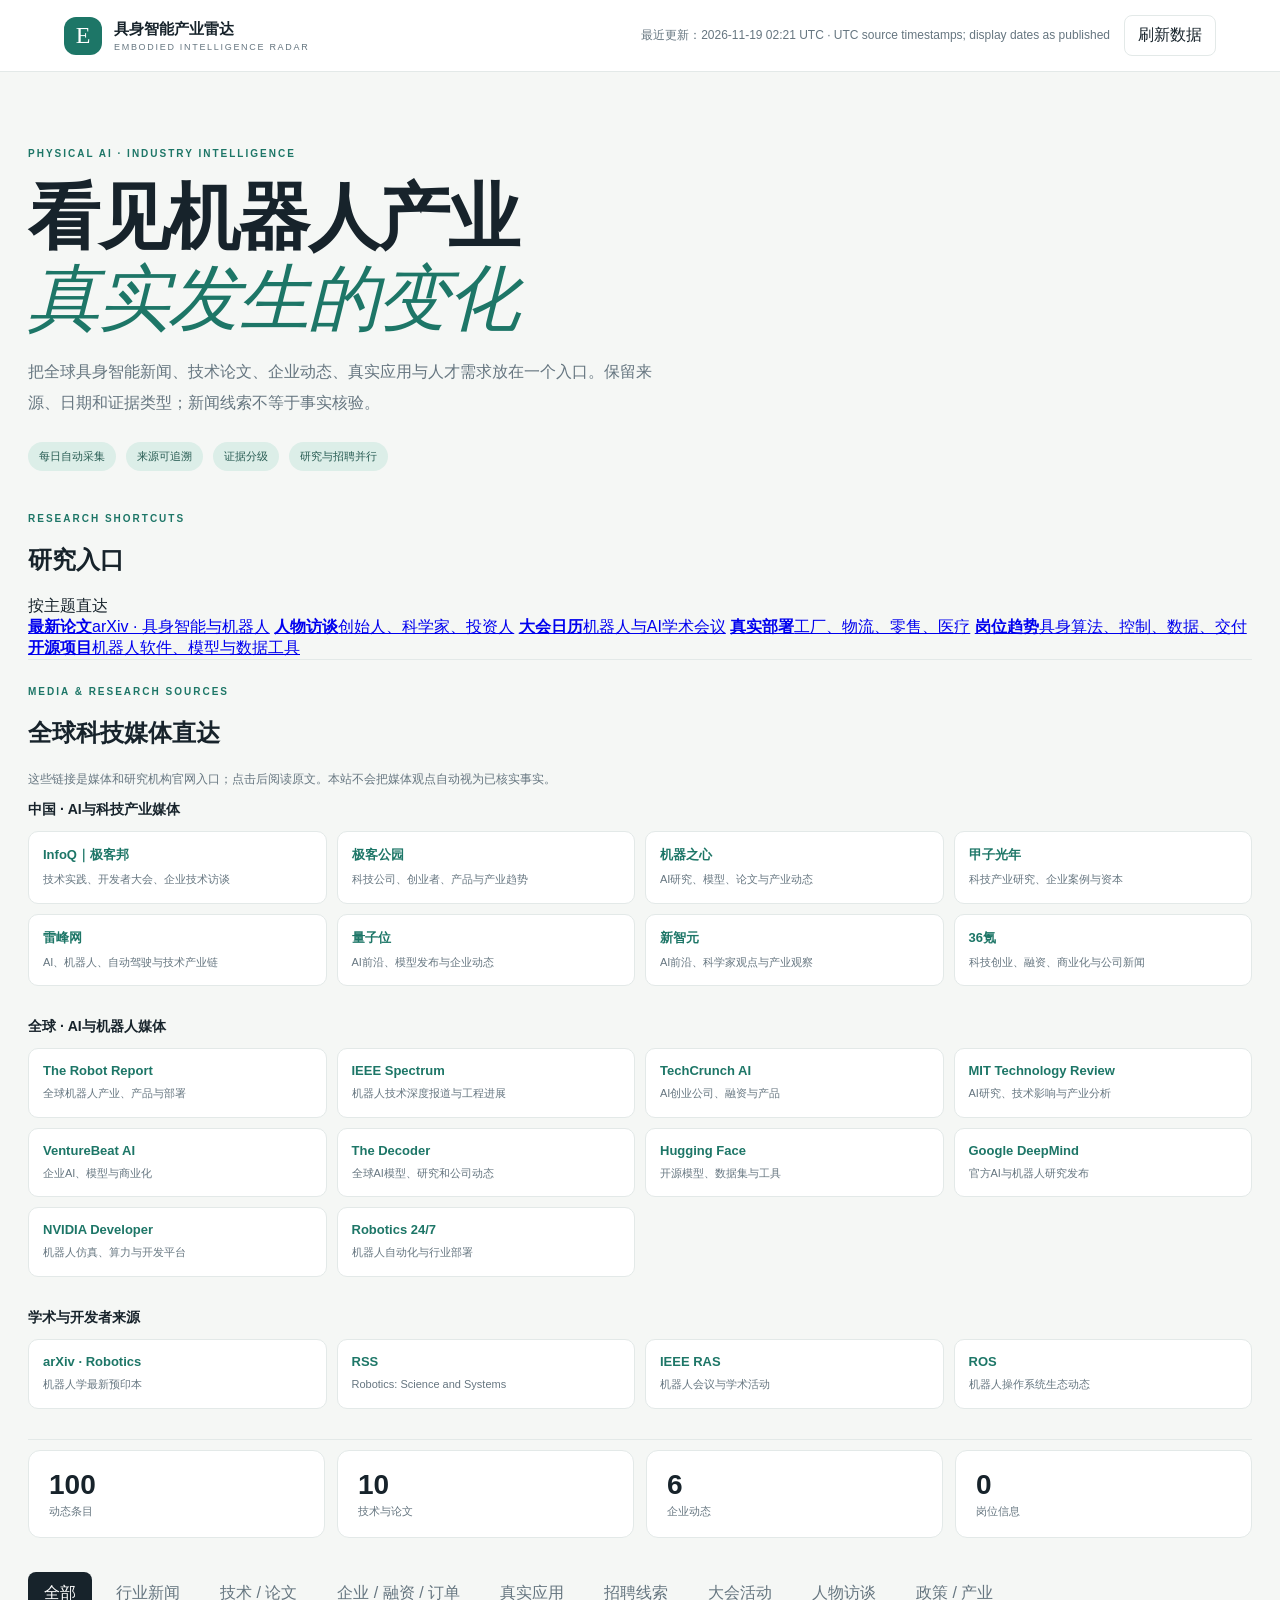
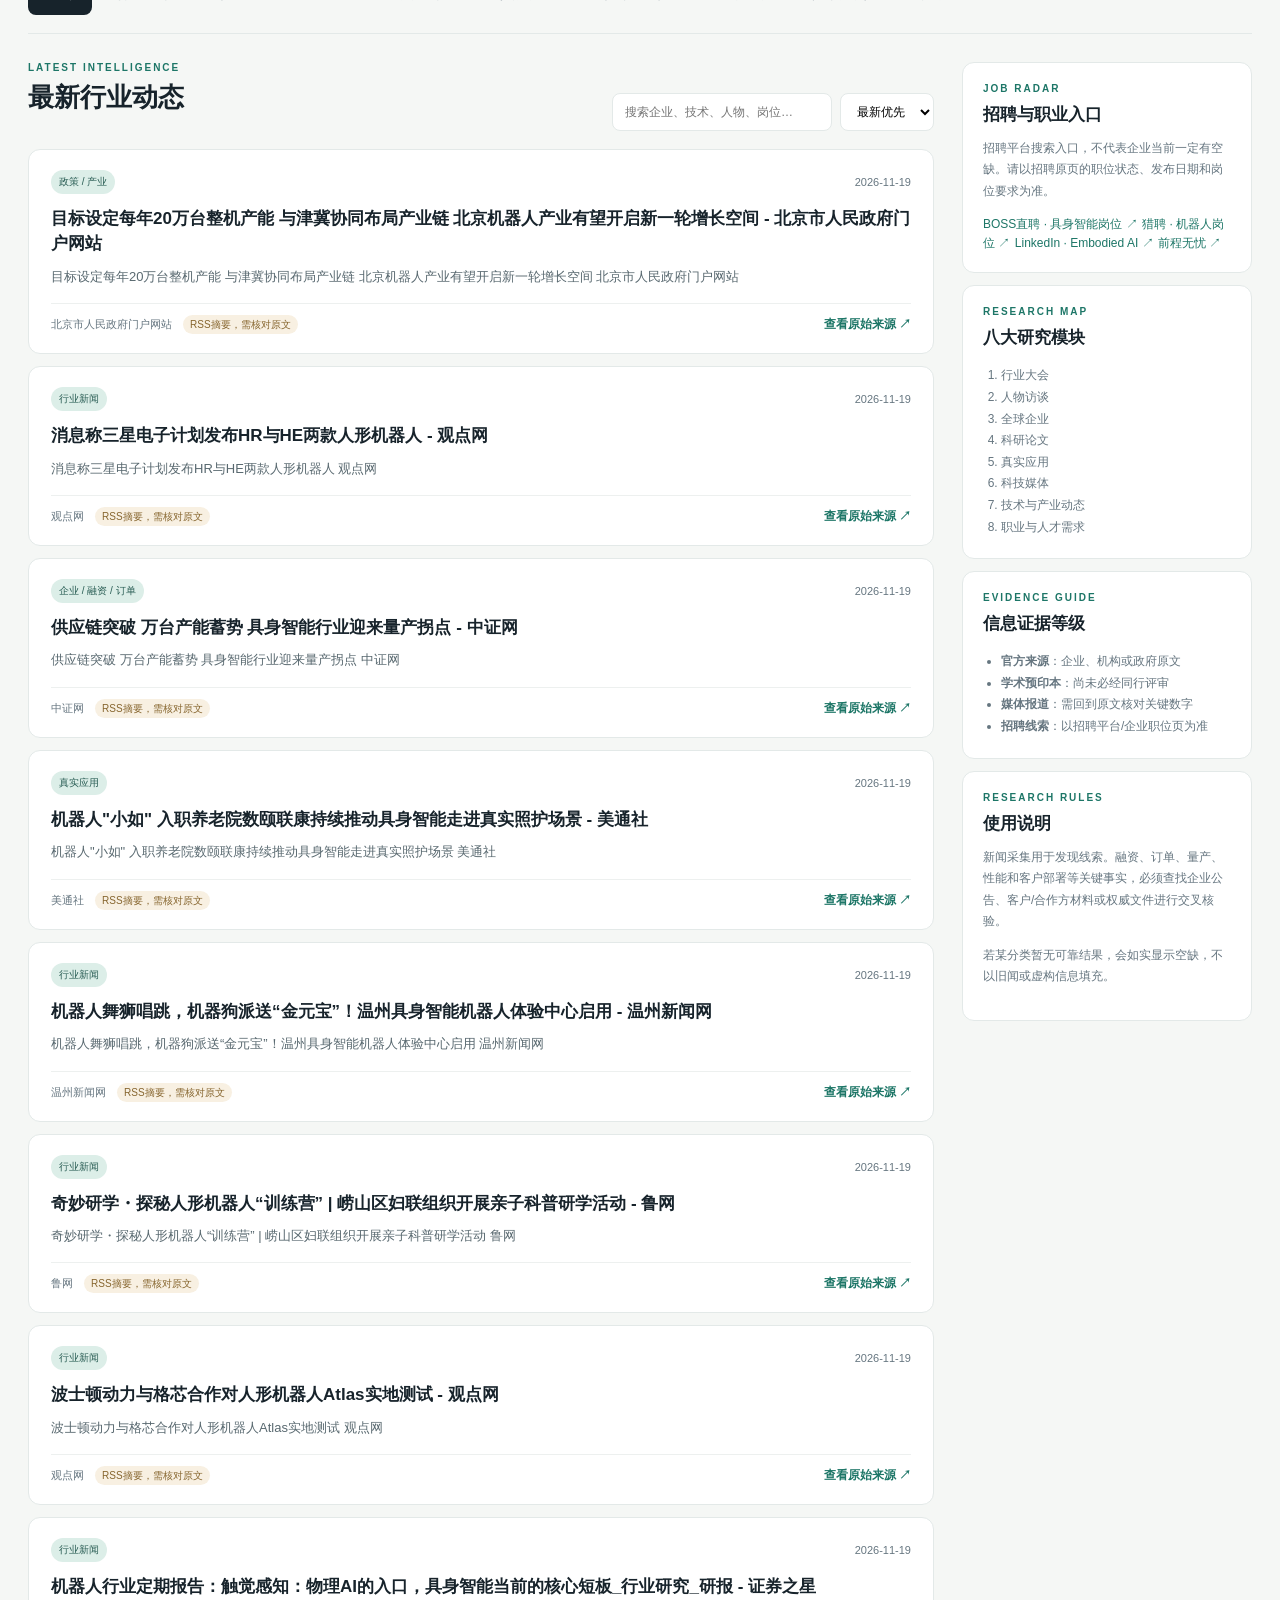
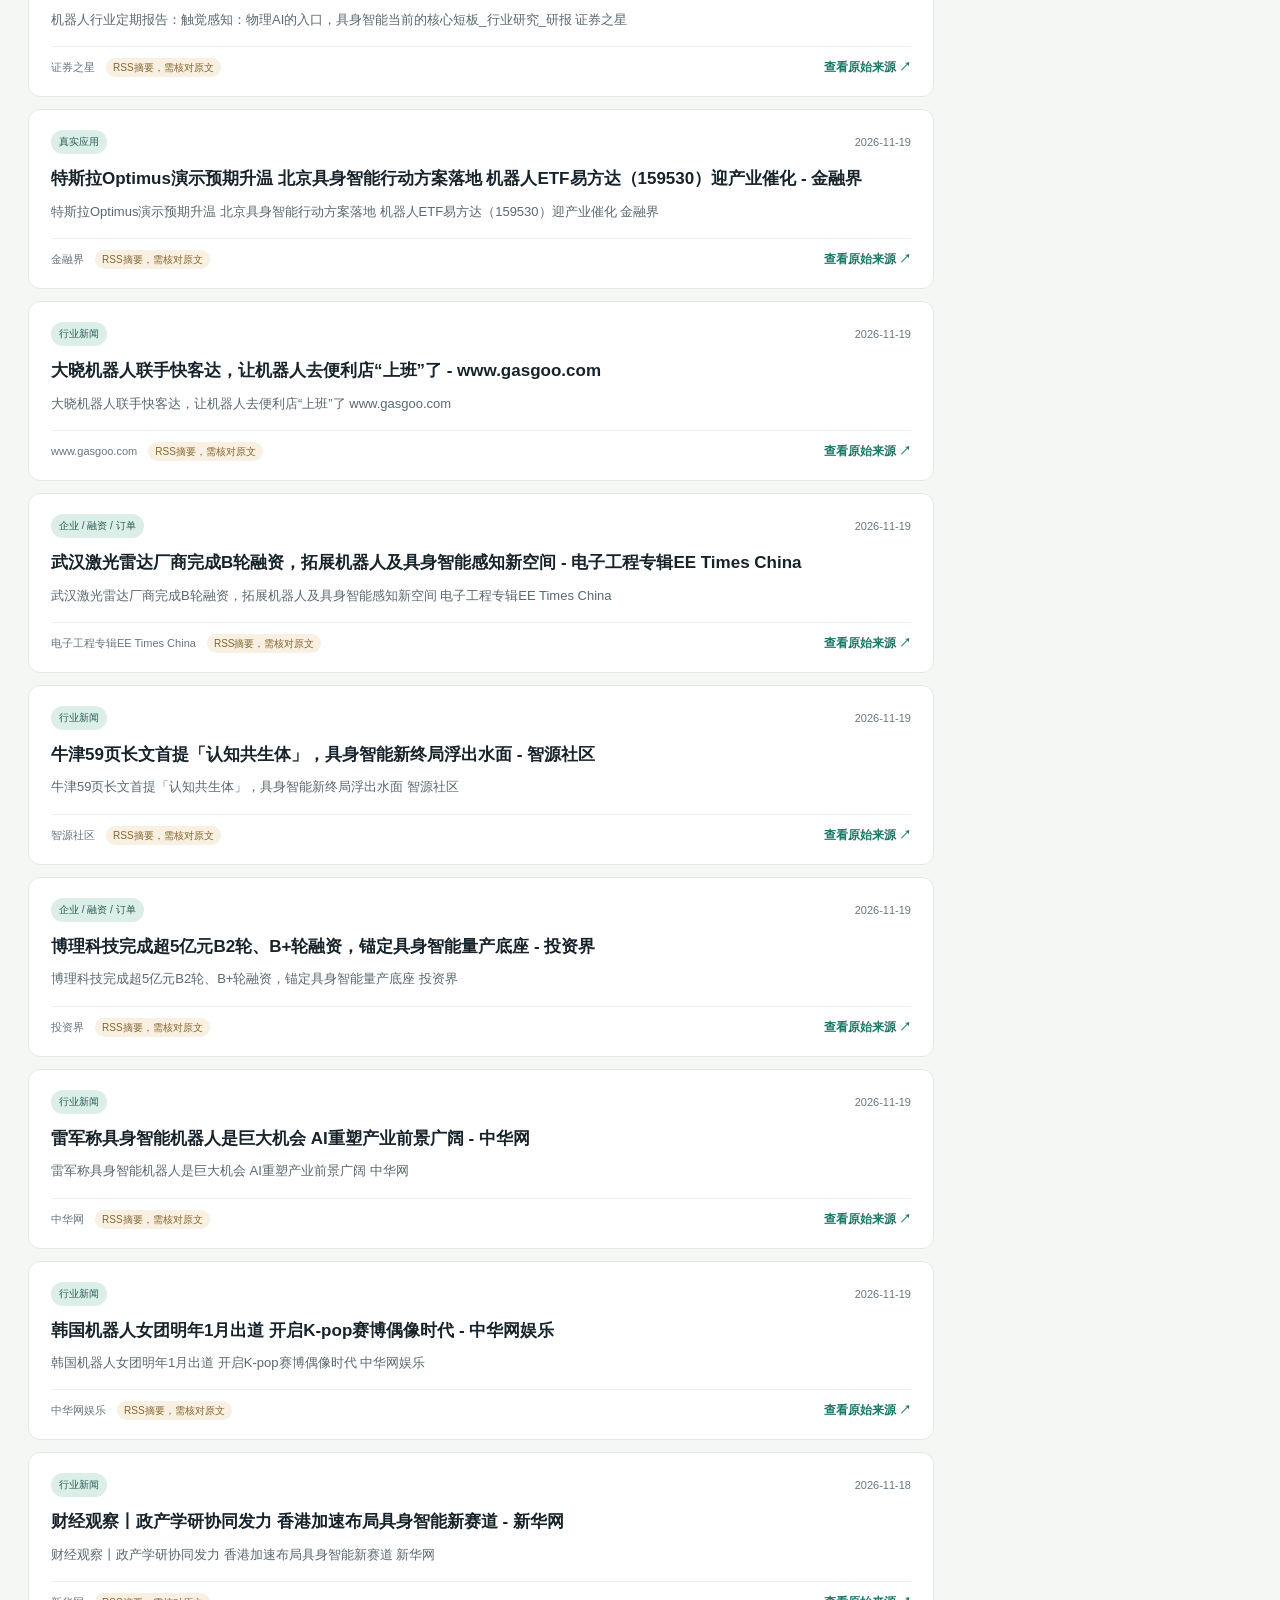
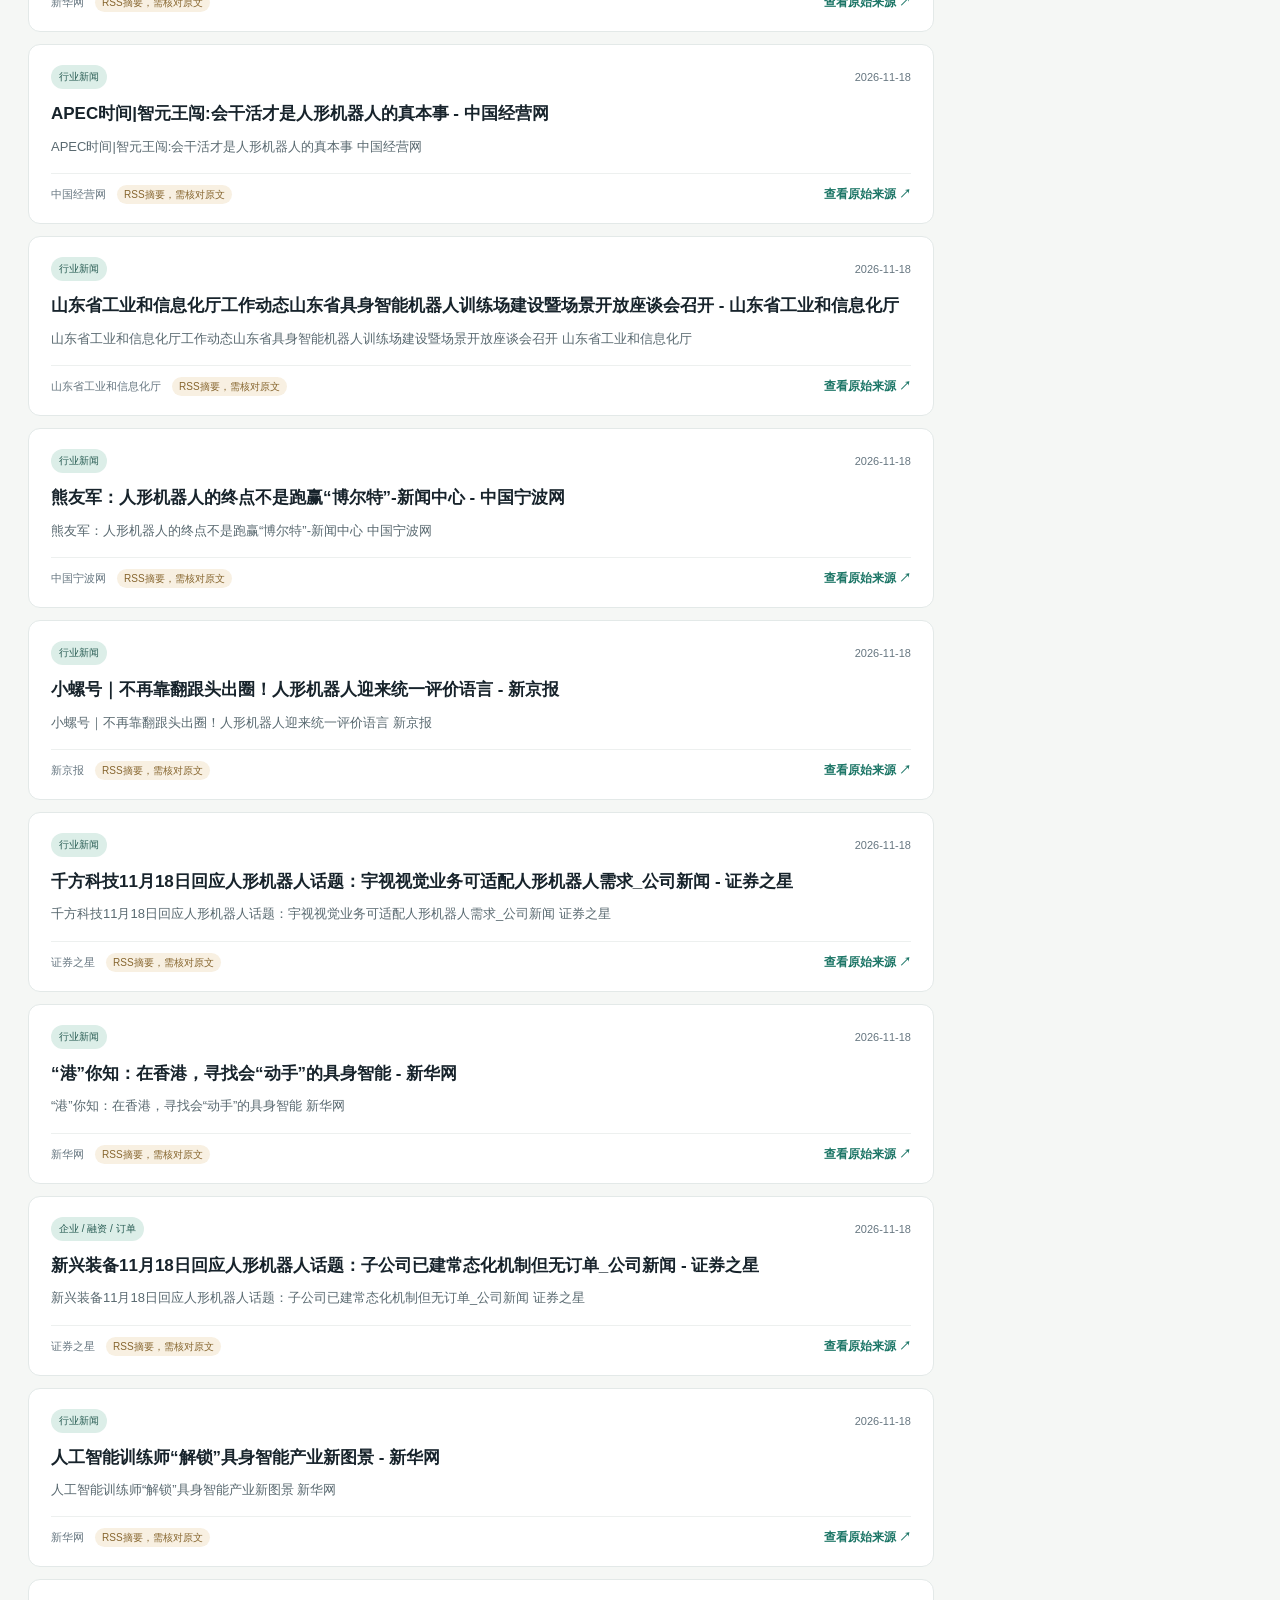
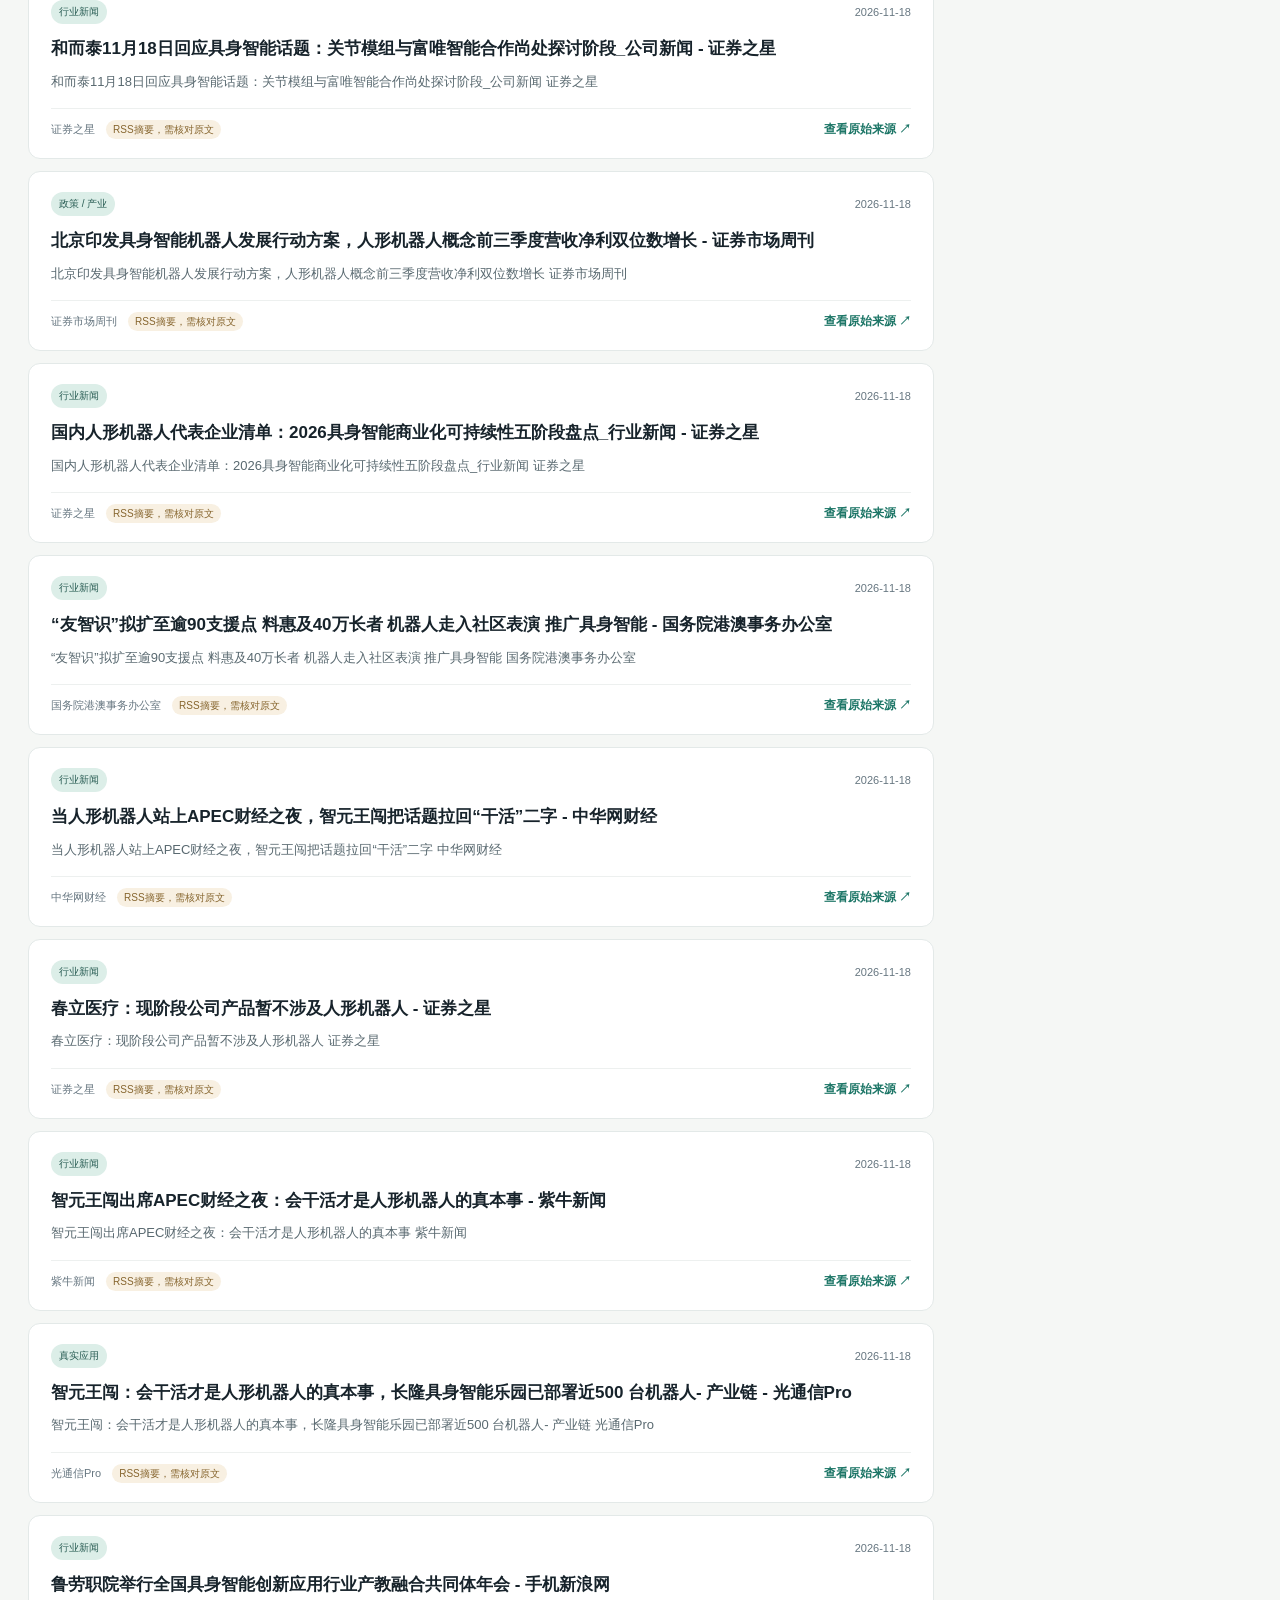
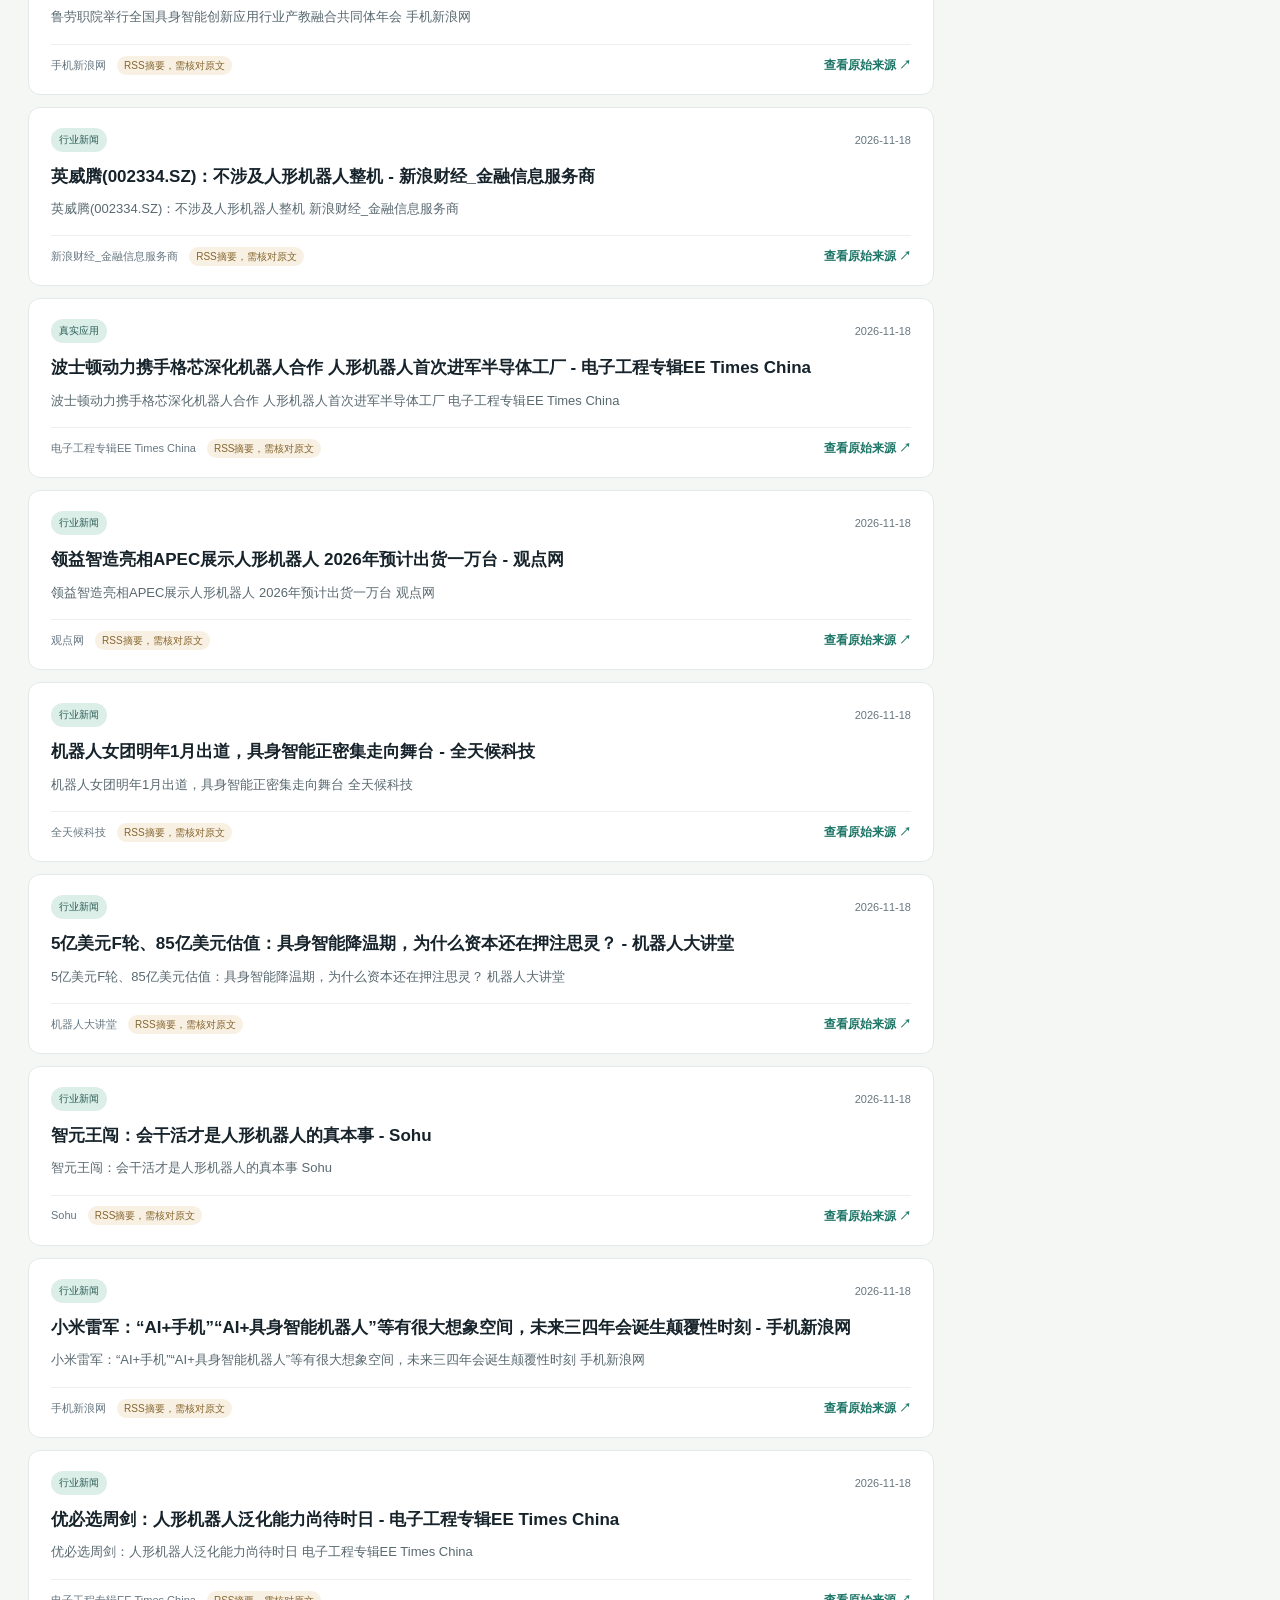
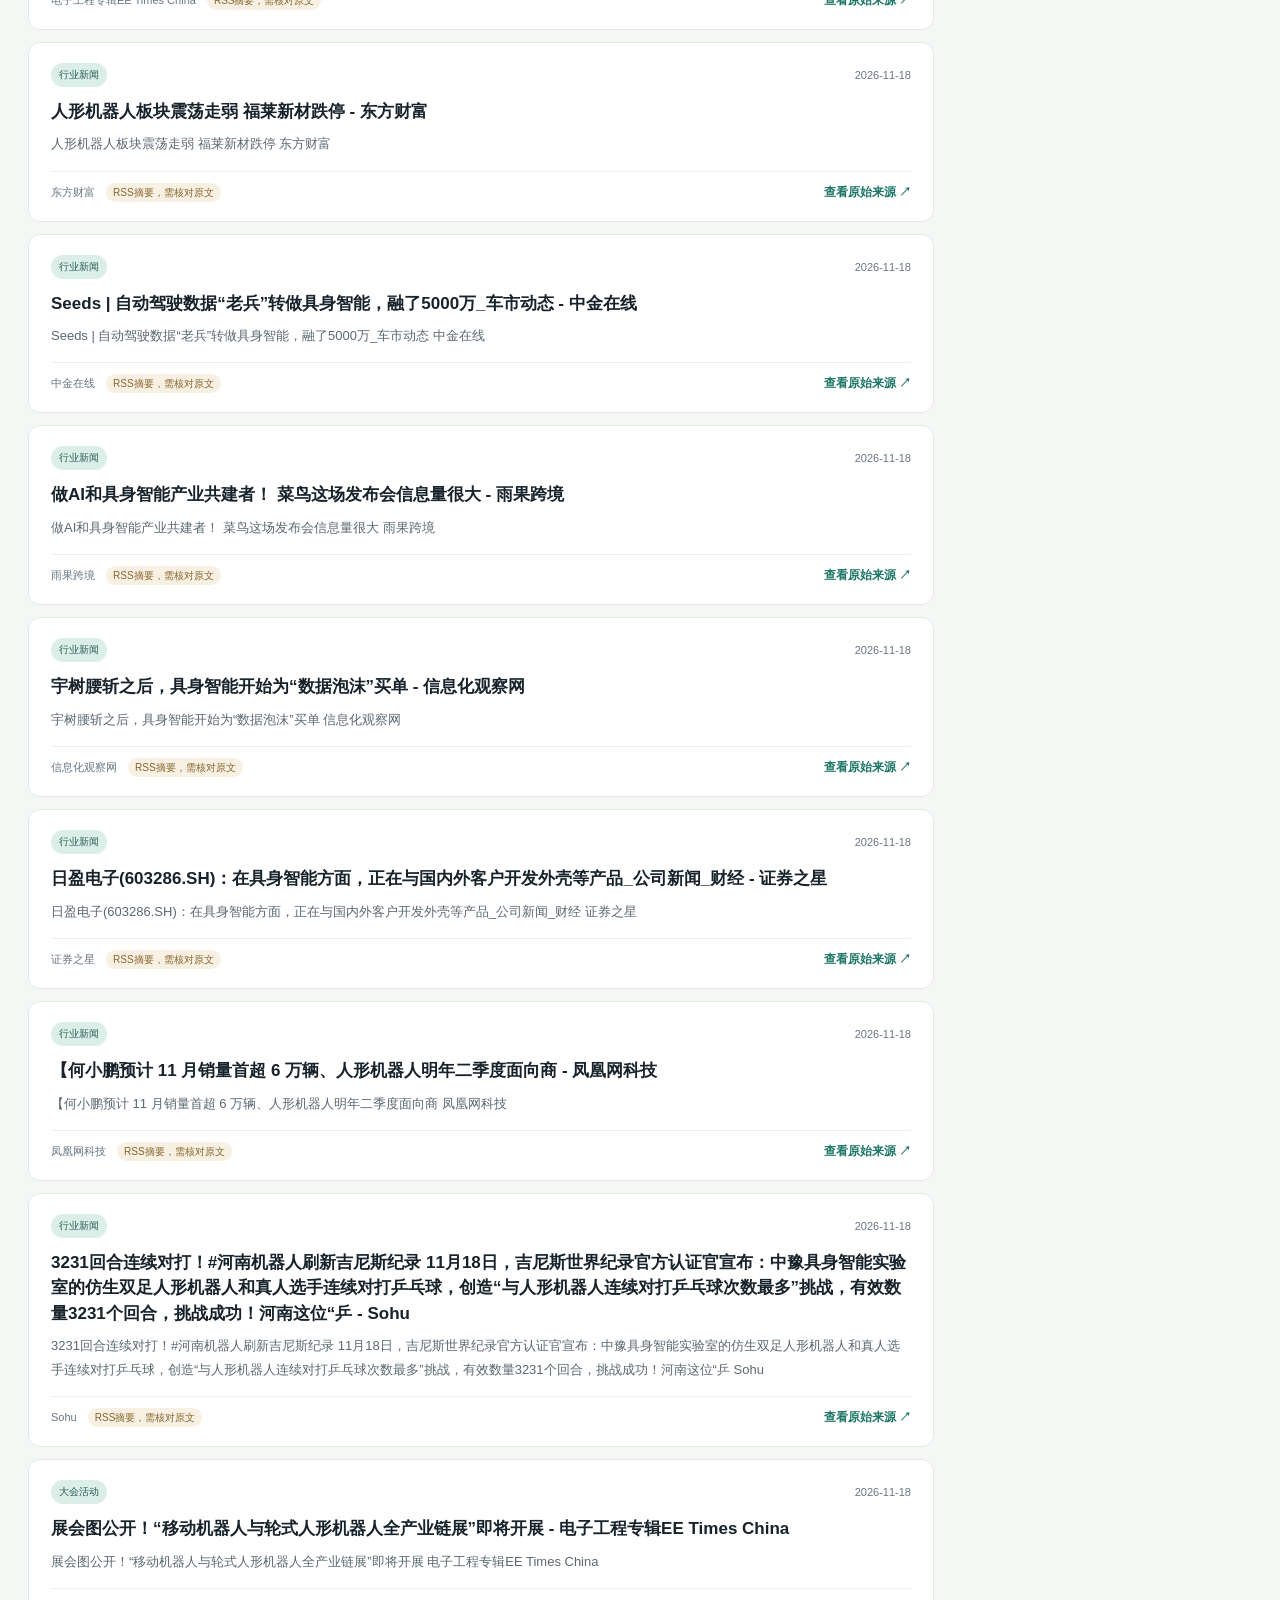
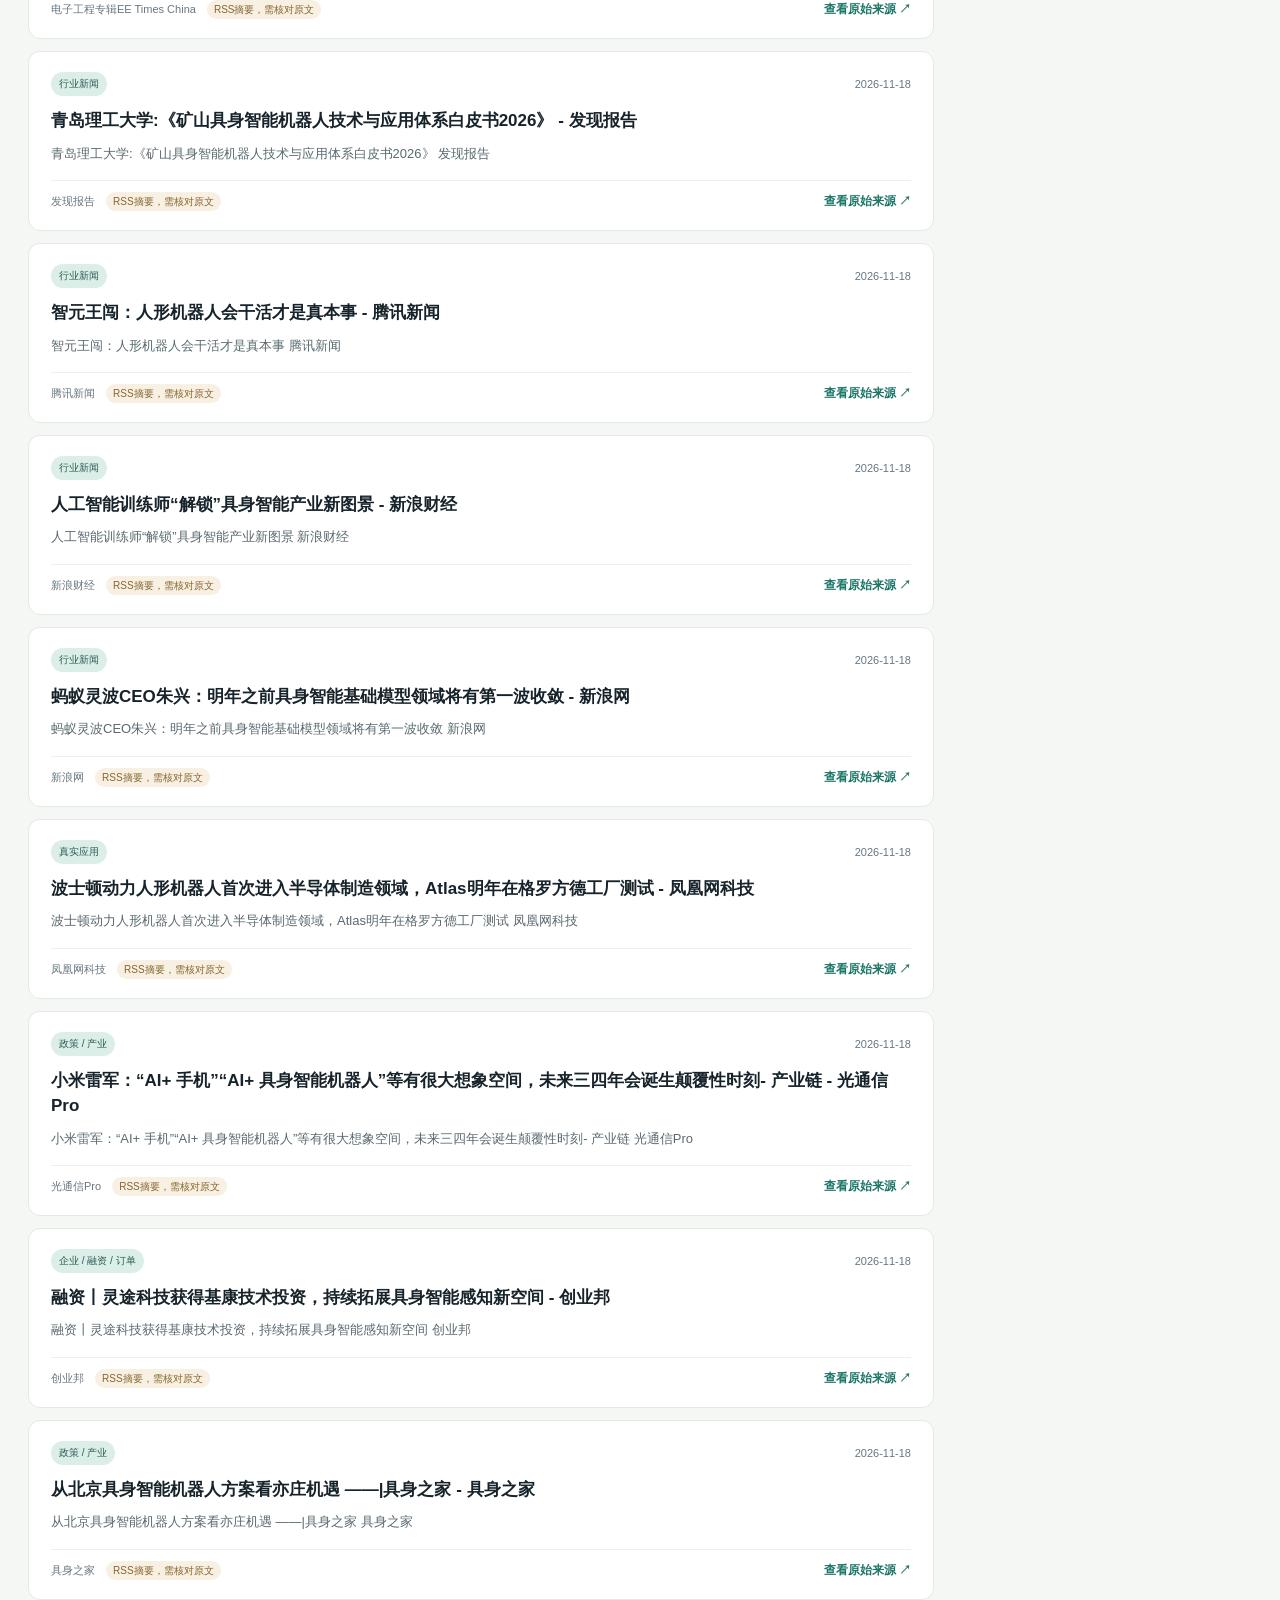
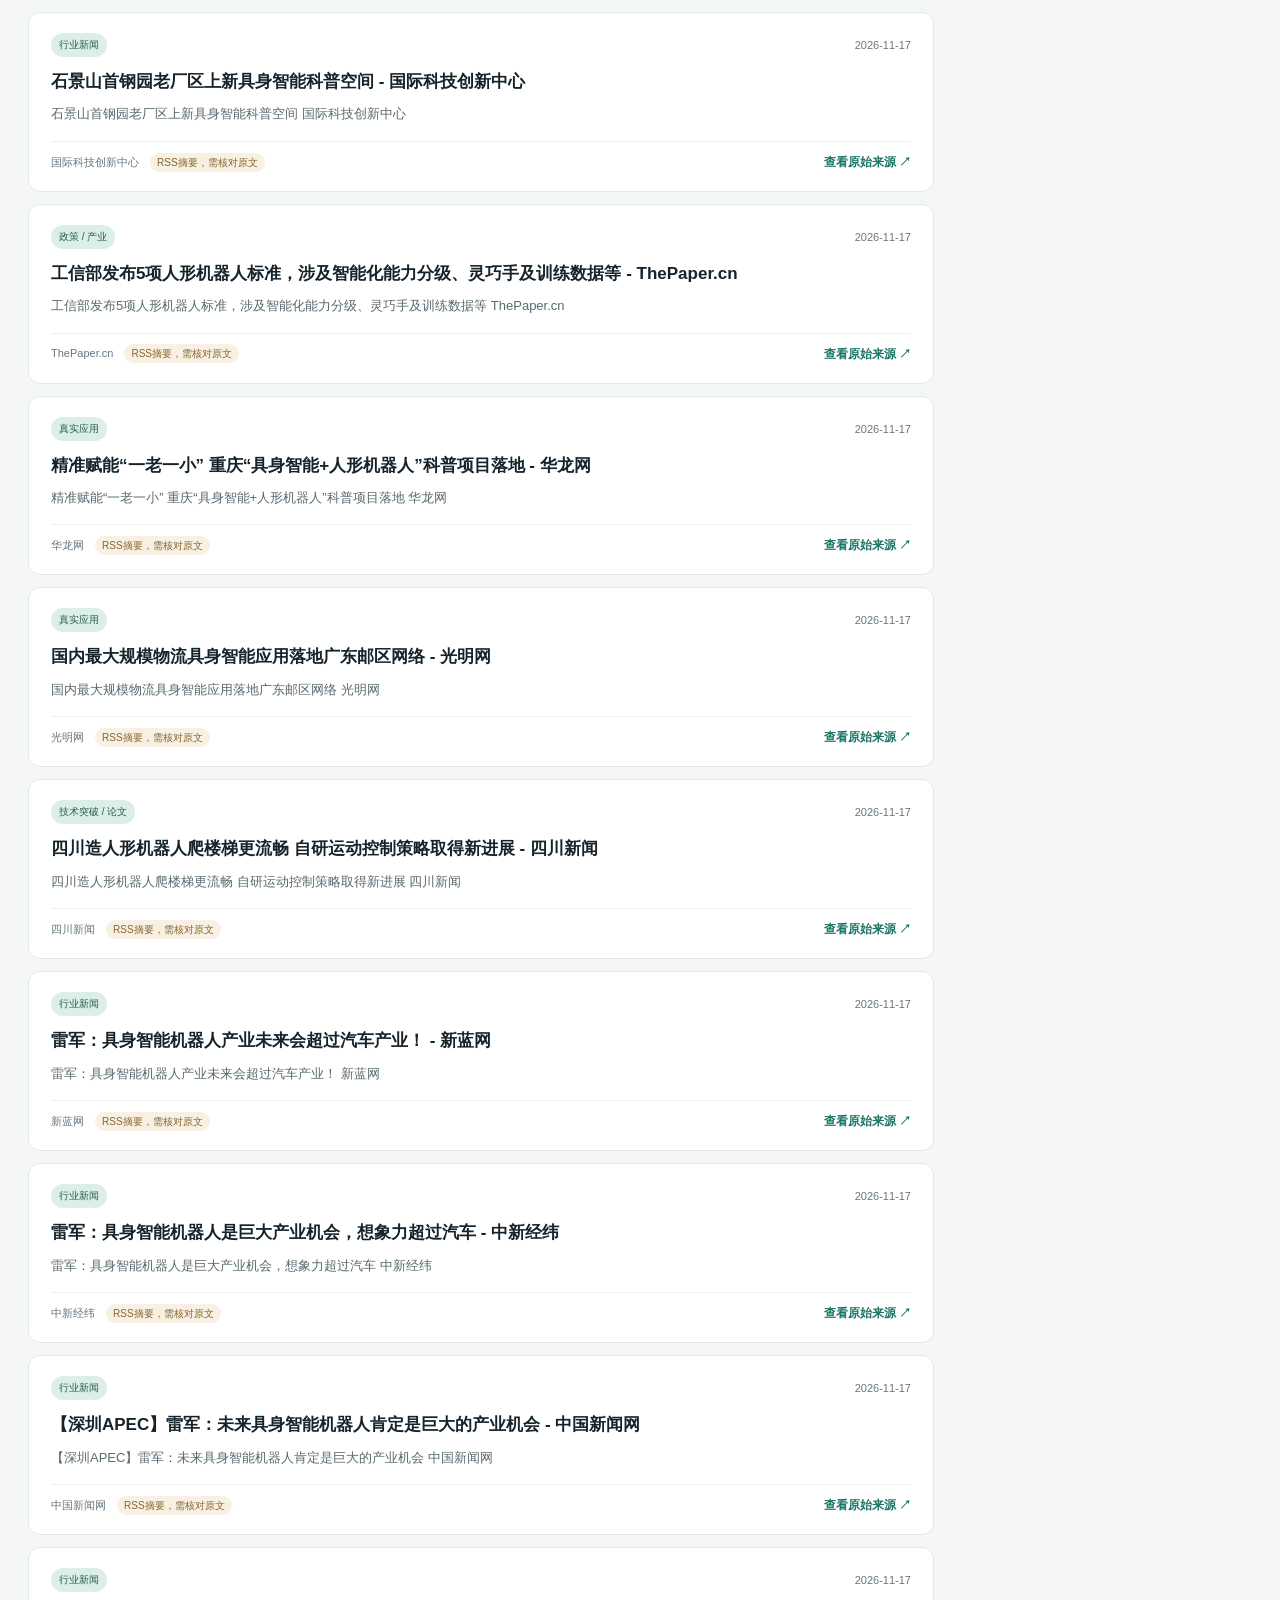
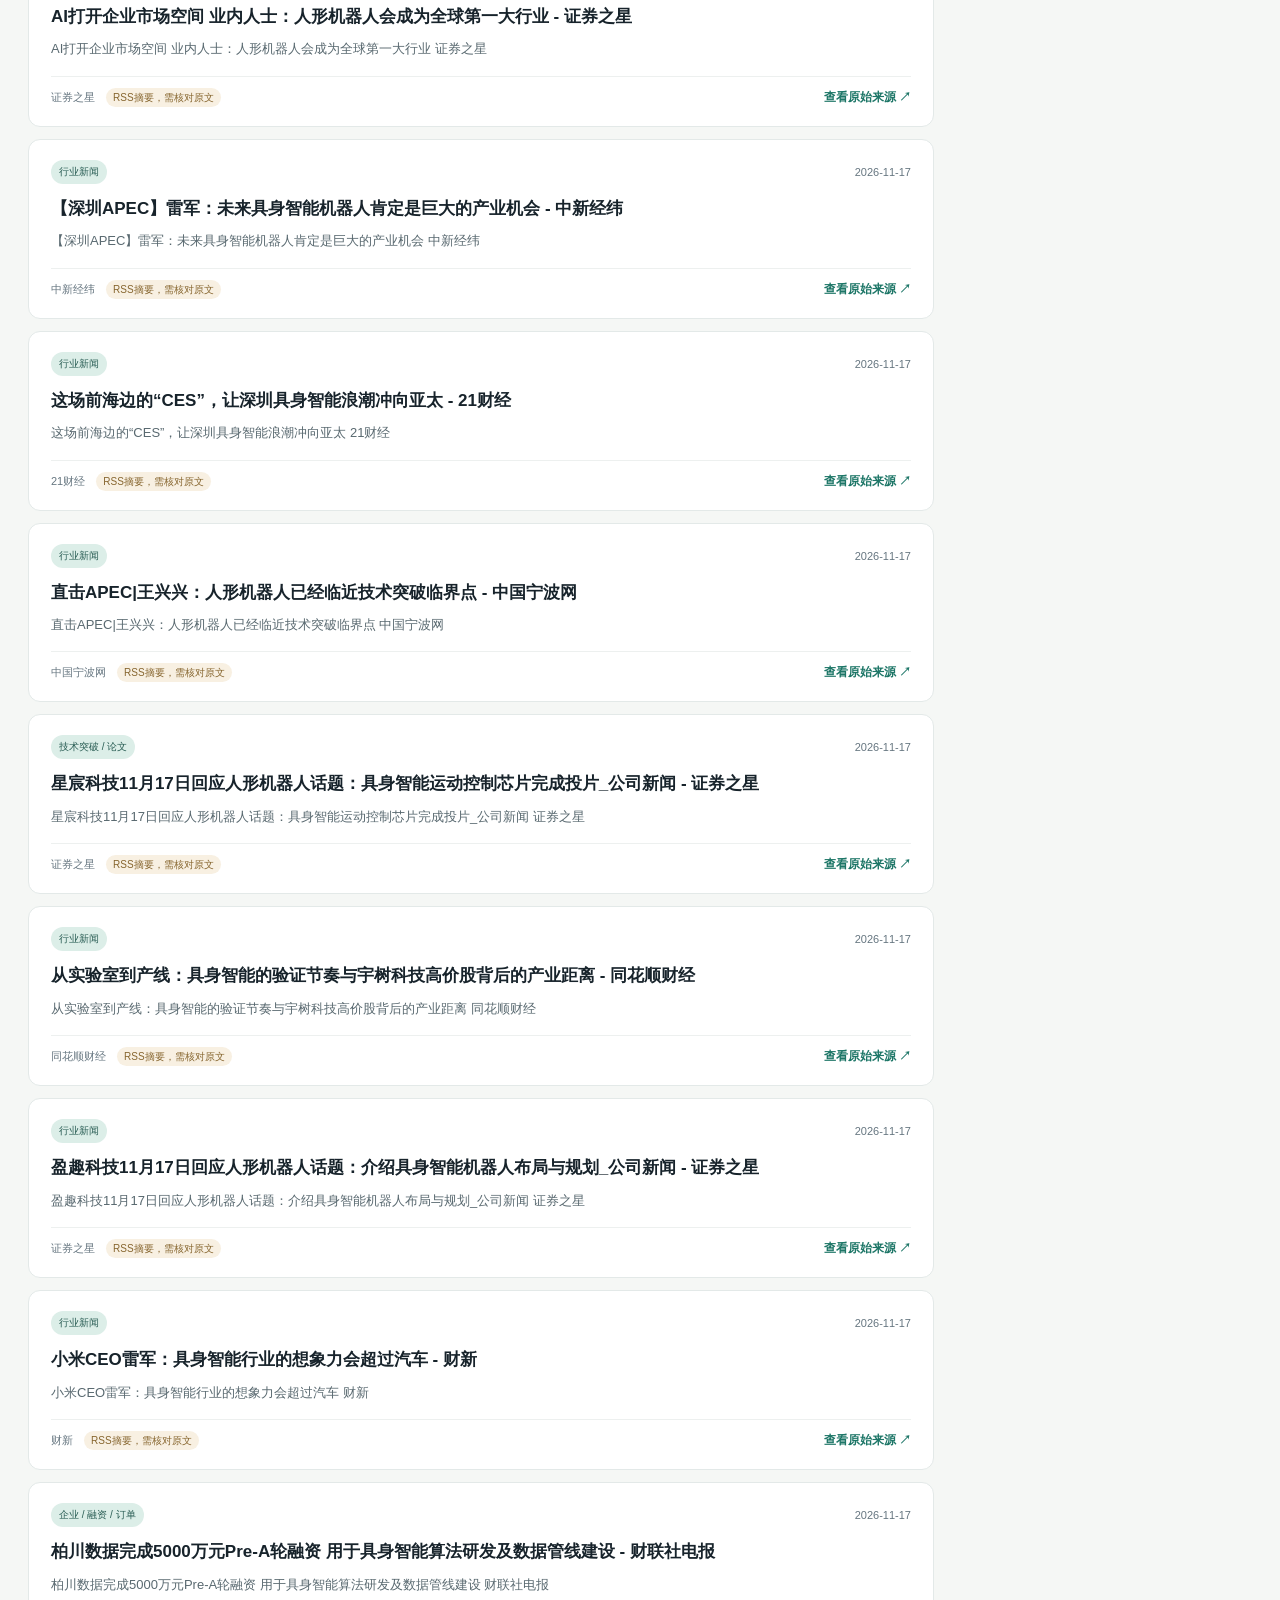
==== commit 538b671e: "Upgrade radar homepage to V3 Updated the content and structure of the index.html file to enhance cla" ====
--- a/embodied-radar/index.html
+++ b/embodied-radar/index.html
@@ -1,141 +1,75 @@
-
 <!doctype html>
 <html lang="zh-CN">
 <head>
-<meta charset="utf-8">
-<meta name="viewport" content="width=device-width,initial-scale=1">
-<meta name="description" content="全球具身智能产业雷达">
+<meta charset="utf-8"><meta name="viewport" content="width=device-width,initial-scale=1">
+<meta name="description" content="全球具身智能产业雷达：技术、企业、论文、应用、招聘和人物访谈。">
 <title>具身智能产业雷达 | Embodied Intelligence Radar</title>
 <link rel="stylesheet" href="style.css">
 </head>
 <body>
-<header class="topbar">
-<a class="brand" href="#top">
-<span class="brand-mark">E</span>
-<span><b>具身智能产业雷达</b><small>EMBODIED INTELLIGENCE RADAR</small></span>
-</a>
-<div class="top-actions">
-<span id="updateStatus" class="status">正在读取数据</span>
-<button id="refreshBtn" class="ghost">刷新数据</button>
-</div>
-</header>
+<header class="topbar"><a class="brand" href="#top"><span class="brand-mark">E</span><span><b>具身智能产业雷达</b><small>EMBODIED INTELLIGENCE RADAR</small></span></a><div class="top-actions"><span id="updateStatus" class="status">正在读取数据</span><button id="refreshBtn" class="ghost">刷新数据</button></div></header>
+<main id="top">
+<section class="hero"><div class="eyebrow">PHYSICAL AI · INDUSTRY INTELLIGENCE</div><h1>看见机器人产业<br><em>真实发生的变化</em></h1><p>把全球具身智能新闻、技术论文、企业动态、真实应用与人才需求放在一个入口。保留来源、日期和证据类型；新闻线索不等于事实核验。</p><div class="hero-meta"><span>每日自动采集</span><span>来源可追溯</span><span>证据分级</span><span>研究与招聘并行</span></div></section>
 
-<main id="top">
-<section class="hero">
-<div class="eyebrow">PHYSICAL AI · INDUSTRY INTELLIGENCE</div>
-<h1>看见机器人产业<br><em>真实发生的变化</em></h1>
-<p>聚合全球具身智能技术、企业、科研、商业应用和人才动态。每条信息尽可能保留原始来源、发布时间与阅读入口。</p>
-<div class="hero-meta">
-<span>每日自动更新</span><span>来源可追溯</span><span>事实与判断分开</span>
+<section class="quick-panel">
+<div class="panel-title"><div><div class="eyebrow">RESEARCH SHORTCUTS</div><h2>研究入口</h2></div><span class="subtle">按主题直达</span></div>
+<div class="shortcut-grid">
+<a href="https://arxiv.org/search/?query=embodied+robotics&searchtype=all" target="_blank" rel="noopener"><b>最新论文</b><span>arXiv · 具身智能与机器人</span></a>
+<a href="https://www.google.com/search?q=embodied+AI+robotics+interview+founder" target="_blank" rel="noopener"><b>人物访谈</b><span>创始人、科学家、投资人</span></a>
+<a href="https://www.google.com/search?q=humanoid+robotics+conference+2026" target="_blank" rel="noopener"><b>大会日历</b><span>机器人与AI学术会议</span></a>
+<a href="https://www.google.com/search?q=具身智能+机器人+真实场景+部署" target="_blank" rel="noopener"><b>真实部署</b><span>工厂、物流、零售、医疗</span></a>
+<a href="https://www.google.com/search?q=具身智能+机器人+招聘+算法+控制" target="_blank" rel="noopener"><b>岗位趋势</b><span>具身算法、控制、数据、交付</span></a>
+<a href="https://github.com/trending" target="_blank" rel="noopener"><b>开源项目</b><span>机器人软件、模型与数据工具</span></a>
 </div>
 </section>
 
-<section class="media-hub" id="media-hub">
-<div class="section-head">
-<div>
-<div class="eyebrow">MEDIA & RESEARCH SOURCES</div>
-<h2>全球科技媒体直达</h2>
-<p class="hub-intro">国内外AI、机器人和科技产业媒体，点击名称即可进入官网。</p>
-</div>
-</div>
-
+<section class="media-hub" id="media-hub"><div class="panel-title"><div><div class="eyebrow">MEDIA & RESEARCH SOURCES</div><h2>全球科技媒体直达</h2><p class="hub-intro">这些链接是媒体和研究机构官网入口；点击后阅读原文。本站不会把媒体观点自动视为已核实事实。</p></div></div>
 <div class="media-groups">
-<div class="media-group">
-<h3>中国 · AI与科技产业媒体</h3>
-<div class="media-grid">
-<a class="media-link" href="https://www.infoq.cn/" target="_blank"><b>InfoQ｜极客邦</b><span>技术实践、开发者大会、企业访谈</span></a>
-<a class="media-link" href="https://www.geekpark.net/" target="_blank"><b>极客公园</b><span>科技公司、创业者、产业趋势</span></a>
-<a class="media-link" href="https://www.jiqizhixin.com/" target="_blank"><b>机器之心</b><span>AI研究、模型、论文与产业动态</span></a>
-<a class="media-link" href="https://www.jazzyear.com/" target="_blank"><b>甲子光年</b><span>科技产业研究、企业与资本</span></a>
-<a class="media-link" href="https://www.leiphone.com/" target="_blank"><b>雷峰网</b><span>AI、机器人、自动驾驶</span></a>
-<a class="media-link" href="https://www.qbitai.com/" target="_blank"><b>量子位</b><span>人工智能前沿与企业动态</span></a>
-<a class="media-link" href="https://www.aiera.com/" target="_blank"><b>新智元</b><span>AI前沿、科学家观点</span></a>
-<a class="media-link" href="https://www.36kr.com/" target="_blank"><b>36氪</b><span>科技创业、融资与商业化</span></a>
-</div>
-</div>
-
-<div class="media-group">
-<h3>全球 · AI与机器人媒体</h3>
-<div class="media-grid">
-<a class="media-link" href="https://www.therobotreport.com/" target="_blank"><b>The Robot Report</b><span>全球机器人产业与部署</span></a>
-<a class="media-link" href="https://spectrum.ieee.org/robotics" target="_blank"><b>IEEE Spectrum</b><span>机器人技术与工程报道</span></a>
-<a class="media-link" href="https://techcrunch.com/category/artificial-intelligence/" target="_blank"><b>TechCrunch AI</b><span>AI创业、融资和产品</span></a>
-<a class="media-link" href="https://www.technologyreview.com/topic/artificial-intelligence/" target="_blank"><b>MIT Technology Review</b><span>AI研究与产业影响</span></a>
-<a class="media-link" href="https://venturebeat.com/category/ai/" target="_blank"><b>VentureBeat AI</b><span>企业AI与商业应用</span></a>
-<a class="media-link" href="https://www.the-decoder.com/" target="_blank"><b>The Decoder</b><span>全球AI模型和研究</span></a>
-<a class="media-link" href="https://huggingface.co/blog" target="_blank"><b>Hugging Face</b><span>开源模型与数据集</span></a>
-<a class="media-link" href="https://deepmind.google/discover/blog/" target="_blank"><b>Google DeepMind</b><span>官方AI研究成果</span></a>
-<a class="media-link" href="https://developer.nvidia.com/blog/" target="_blank"><b>NVIDIA Developer</b><span>机器人仿真与开发平台</span></a>
-</div>
-</div>
-</div>
-</section>
+<div class="media-group"><h3>中国 · AI与科技产业媒体</h3><div class="media-grid">
+<a class="media-link" href="https://www.infoq.cn/" target="_blank" rel="noopener"><b>InfoQ｜极客邦</b><span>技术实践、开发者大会、企业技术访谈</span></a>
+<a class="media-link" href="https://www.geekpark.net/" target="_blank" rel="noopener"><b>极客公园</b><span>科技公司、创业者、产品与产业趋势</span></a>
+<a class="media-link" href="https://www.jiqizhixin.com/" target="_blank" rel="noopener"><b>机器之心</b><span>AI研究、模型、论文与产业动态</span></a>
+<a class="media-link" href="https://www.jazzyear.com/" target="_blank" rel="noopener"><b>甲子光年</b><span>科技产业研究、企业案例与资本</span></a>
+<a class="media-link" href="https://www.leiphone.com/" target="_blank" rel="noopener"><b>雷峰网</b><span>AI、机器人、自动驾驶与技术产业链</span></a>
+<a class="media-link" href="https://www.qbitai.com/" target="_blank" rel="noopener"><b>量子位</b><span>AI前沿、模型发布与企业动态</span></a>
+<a class="media-link" href="https://www.aiera.com/" target="_blank" rel="noopener"><b>新智元</b><span>AI前沿、科学家观点与产业观察</span></a>
+<a class="media-link" href="https://www.36kr.com/" target="_blank" rel="noopener"><b>36氪</b><span>科技创业、融资、商业化与公司新闻</span></a>
+</div></div>
+<div class="media-group"><h3>全球 · AI与机器人媒体</h3><div class="media-grid">
+<a class="media-link" href="https://www.therobotreport.com/" target="_blank" rel="noopener"><b>The Robot Report</b><span>全球机器人产业、产品与部署</span></a>
+<a class="media-link" href="https://spectrum.ieee.org/robotics" target="_blank" rel="noopener"><b>IEEE Spectrum</b><span>机器人技术深度报道与工程进展</span></a>
+<a class="media-link" href="https://techcrunch.com/category/artificial-intelligence/" target="_blank" rel="noopener"><b>TechCrunch AI</b><span>AI创业公司、融资与产品</span></a>
+<a class="media-link" href="https://www.technologyreview.com/topic/artificial-intelligence/" target="_blank" rel="noopener"><b>MIT Technology Review</b><span>AI研究、技术影响与产业分析</span></a>
+<a class="media-link" href="https://venturebeat.com/category/ai/" target="_blank" rel="noopener"><b>VentureBeat AI</b><span>企业AI、模型与商业化</span></a>
+<a class="media-link" href="https://www.the-decoder.com/" target="_blank" rel="noopener"><b>The Decoder</b><span>全球AI模型、研究和公司动态</span></a>
+<a class="media-link" href="https://huggingface.co/blog" target="_blank" rel="noopener"><b>Hugging Face</b><span>开源模型、数据集与工具</span></a>
+<a class="media-link" href="https://deepmind.google/discover/blog/" target="_blank" rel="noopener"><b>Google DeepMind</b><span>官方AI与机器人研究发布</span></a>
+<a class="media-link" href="https://developer.nvidia.com/blog/" target="_blank" rel="noopener"><b>NVIDIA Developer</b><span>机器人仿真、算力与开发平台</span></a>
+<a class="media-link" href="https://www.therobotreport.com/" target="_blank" rel="noopener"><b>Robotics 24/7</b><span>机器人自动化与行业部署</span></a>
+</div></div>
+<div class="media-group"><h3>学术与开发者来源</h3><div class="media-grid">
+<a class="media-link" href="https://arxiv.org/list/cs.RO/recent" target="_blank" rel="noopener"><b>arXiv · Robotics</b><span>机器人学最新预印本</span></a>
+<a class="media-link" href="https://www.roboticsconference.org/" target="_blank" rel="noopener"><b>RSS</b><span>Robotics: Science and Systems</span></a>
+<a class="media-link" href="https://www.ieee-ras.org/conferences-workshops" target="_blank" rel="noopener"><b>IEEE RAS</b><span>机器人会议与学术活动</span></a>
+<a class="media-link" href="https://www.ros.org/blog/" target="_blank" rel="noopener"><b>ROS</b><span>机器人操作系统生态动态</span></a>
+</div></div>
+</div></section>
 
 <section class="metrics" id="metrics"></section>
-
 <nav class="tabs" id="tabs">
-<button class="active" data-filter="all">全部动态</button>
-<button data-filter="news">行业新闻</button>
-<button data-filter="technology">技术突破 / 论文</button>
-<button data-filter="company">企业 / 融资 / 订单</button>
-<button data-filter="application">真实应用</button>
-<button data-filter="jobs">招聘岗位</button>
-<button data-filter="events">大会活动</button>
-<button data-filter="interviews">人物访谈</button>
-<button data-filter="industry">政策 / 产业</button>
+<button class="active" data-filter="all">全部</button><button data-filter="news">行业新闻</button><button data-filter="technology">技术 / 论文</button><button data-filter="company">企业 / 融资 / 订单</button><button data-filter="application">真实应用</button><button data-filter="jobs">招聘线索</button><button data-filter="events">大会活动</button><button data-filter="interviews">人物访谈</button><button data-filter="industry">政策 / 产业</button>
 </nav>
-
-<section class="layout">
-<div class="main-column">
-<div class="section-head">
-<div><div class="eyebrow">LATEST INTELLIGENCE</div><h2>最新行业动态</h2></div>
-<div class="controls">
-<input id="searchInput" type="search" placeholder="搜索企业、技术、岗位…">
-<select id="sortSelect">
-<option value="newest">最新优先</option>
-<option value="oldest">最早优先</option>
-</select>
-</div>
-</div>
-<div id="feed" class="feed"></div>
-<div id="empty" class="empty" hidden>没有找到匹配的信息。</div>
-</div>
-
+<section class="layout"><div class="main-column"><div class="section-head"><div><div class="eyebrow">LATEST INTELLIGENCE</div><h2>最新行业动态</h2><p id="resultMeta" class="subtle"></p></div><div class="controls"><input id="searchInput" type="search" placeholder="搜索企业、技术、人物、岗位…"><select id="sortSelect"><option value="newest">最新优先</option><option value="oldest">最早优先</option></select></div></div><div id="feed" class="feed"></div><button id="loadMore" class="load-more" hidden>加载更多</button><div id="empty" class="empty" hidden>没有找到匹配的信息。试试其他关键词。</div></div>
 <aside class="side-column">
-<section class="side-card">
-<div class="eyebrow">DAILY BRIEF</div>
-<h3>每日研究简报</h3>
-<p>跟踪全球机器人产业新闻、技术论文、企业进展和人才需求。</p>
-<ul>
-<li>技术进展与论文</li>
-<li>产品、融资、订单与交付</li>
-<li>实际部署与商业化</li>
-<li>职位职责与技能要求</li>
-</ul>
-</section>
-<section class="side-card">
-<div class="eyebrow">RESEARCH MAP</div>
-<h3>八大研究模块</h3>
-<ol>
-<li>行业大会</li><li>人物访谈</li><li>全球企业</li>
-<li>科研论文</li><li>真实应用</li><li>科技媒体</li>
-<li>技术与产业动态</li><li>职业与人才需求</li>
-</ol>
-</section>
-<section class="side-card">
-<div class="eyebrow">SOURCE POLICY</div>
-<h3>信息可信度规则</h3>
-<p>区分官方公告、媒体报道、论文预印本和待核实线索。企业宣传数据不自动视为独立验证结果。</p>
-<a href="README.md">查看数据与更新说明 →</a>
-</section>
-</aside>
-</section>
-
-<footer>
-<span>具身智能产业雷达 · 研究与学习用途</span>
-<span>信息可能存在发布延迟，请以原始来源为准。</span>
-</footer>
-</main>
-<script src="app.js"></script>
-</body>
-</html>
+<section class="side-card"><div class="eyebrow">JOB RADAR</div><h3>招聘与职业入口</h3><p>招聘平台搜索入口，不代表企业当前一定有空缺。请以招聘原页的职位状态、发布日期和岗位要求为准。</p><div class="job-links">
+<a href="https://www.zhipin.com/web/geek/job?query=%E5%85%B7%E8%BA%AB%E6%99%BA%E8%83%BD" target="_blank" rel="noopener">BOSS直聘 · 具身智能岗位 ↗</a>
+<a href="https://www.liepin.com/zhaopin/?key=%E6%9C%BA%E5%99%A8%E4%BA%BA" target="_blank" rel="noopener">猎聘 · 机器人岗位 ↗</a>
+<a href="https://www.linkedin.com/jobs/search/?keywords=Embodied%20AI%20Robotics" target="_blank" rel="noopener">LinkedIn · Embodied AI ↗</a>
+<a href="https://www.51job.com/" target="_blank" rel="noopener">前程无忧 ↗</a>
+</div></section>
+<section class="side-card"><div class="eyebrow">RESEARCH MAP</div><h3>八大研究模块</h3><ol><li>行业大会</li><li>人物访谈</li><li>全球企业</li><li>科研论文</li><li>真实应用</li><li>科技媒体</li><li>技术与产业动态</li><li>职业与人才需求</li></ol></section>
+<section class="side-card"><div class="eyebrow">EVIDENCE GUIDE</div><h3>信息证据等级</h3><ul><li><b>官方来源</b>：企业、机构或政府原文</li><li><b>学术预印本</b>：尚未必经同行评审</li><li><b>媒体报道</b>：需回到原文核对关键数字</li><li><b>招聘线索</b>：以招聘平台/企业职位页为准</li></ul></section>
+<section class="side-card"><div class="eyebrow">RESEARCH RULES</div><h3>使用说明</h3><p>新闻采集用于发现线索。融资、订单、量产、性能和客户部署等关键事实，必须查找企业公告、客户/合作方材料或权威文件进行交叉核验。</p><p>若某分类暂无可靠结果，会如实显示空缺，不以旧闻或虚构信息填充。</p></section>
+</aside></section>
+<footer><span>具身智能产业雷达 · 研究与学习用途</span><span>数据按来源发布时间展示；自动采集不等于事实核验。</span></footer>
+</main><script src="app.js"></script></body></html>
